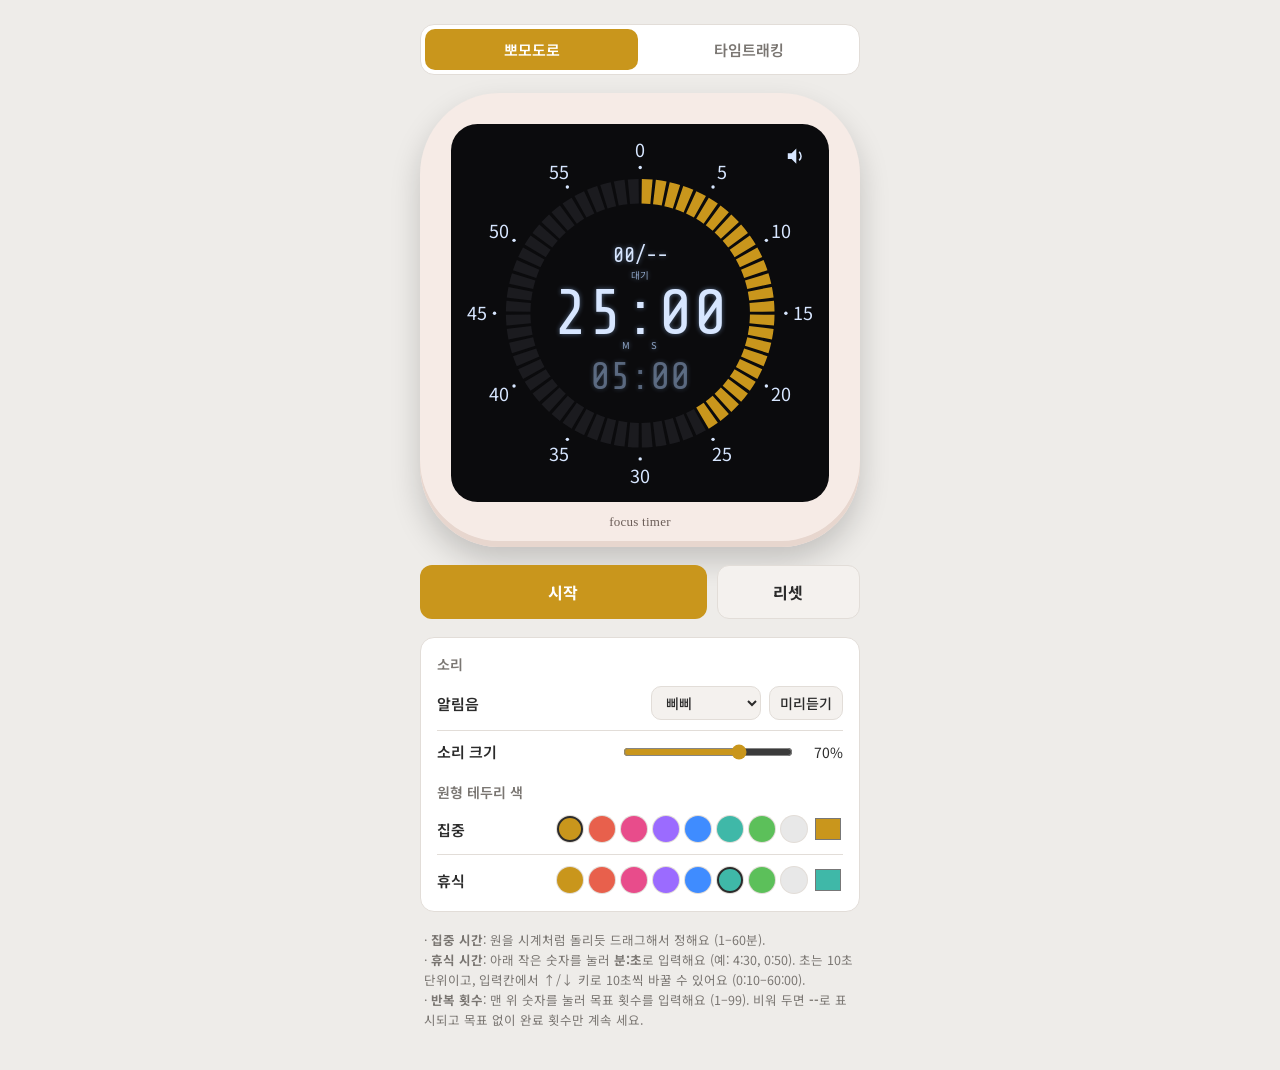
==== timer.html @ 59df6de1 "Timer: mm:ss break time in 10s steps, sound type/volume, ring colors Co-Authored-By: Claude Opus 5.5" ====
<!DOCTYPE html>
<html lang="ko">
<head>
<meta charset="UTF-8">
<meta name="viewport" content="width=device-width, initial-scale=1">
<title>원형 집중 타이머</title>
<link rel="preconnect" href="https://fonts.googleapis.com">
<link rel="preconnect" href="https://fonts.gstatic.com" crossorigin>
<link href="https://fonts.googleapis.com/css2?family=Share+Tech+Mono&family=Noto+Sans+KR:wght@400;600;700&display=swap" rel="stylesheet">
<style>
  :root {
    --bg: #eeece9;
    --text: #2b2b2b;
    --muted: #7a7672;
    --panel: #ffffff;
    --panel-border: #e2ddd8;
    --btn: #f4f1ee;
    --btn-hover: #ebe6e1;
    --accent: #c9961c;
    --accent-text: #ffffff;
    --shell: #f6ebe6;
    --shell-edge: #e7d6ce;
    --screen: #0b0b0d;
    --digit: #d7e6ff;
    --digit-dim: #8fa6c8;
    --arc-on: #c9961c;
    --arc-break: #3fb8a8;
    --arc-off: #1b1b1f;
  }
  @media (prefers-color-scheme: dark) {
    :root:not([data-theme="light"]) {
      --bg: #17171a;
      --text: #ececec;
      --muted: #9a9aa2;
      --panel: #212125;
      --panel-border: #313137;
      --btn: #2a2a2f;
      --btn-hover: #34343a;
    }
  }
  :root[data-theme="dark"] {
    --bg: #17171a;
    --text: #ececec;
    --muted: #9a9aa2;
    --panel: #212125;
    --panel-border: #313137;
    --btn: #2a2a2f;
    --btn-hover: #34343a;
  }

  * { box-sizing: border-box; }
  html, body { margin: 0; }
  body {
    background: var(--bg);
    color: var(--text);
    font-family: "Noto Sans KR", system-ui, sans-serif;
    min-height: 100vh;
    display: flex;
    justify-content: center;
    padding: 24px 16px 40px;
  }
  .wrap { width: 100%; max-width: 440px; display: flex; flex-direction: column; gap: 18px; }

  /* 모드 전환 */
  .modes {
    display: grid; grid-template-columns: 1fr 1fr;
    background: var(--panel); border: 1px solid var(--panel-border);
    border-radius: 14px; padding: 4px; gap: 4px;
  }
  .modes button {
    border: 0; border-radius: 10px; padding: 10px 0;
    font: 600 15px "Noto Sans KR", sans-serif;
    background: transparent; color: var(--muted); cursor: pointer;
  }
  .modes button.active { background: var(--accent); color: var(--accent-text); }

  /* 기기 외형 */
  .device {
    background: var(--shell);
    border-radius: 18%;
    padding: 7%;
    padding-bottom: 4%;
    box-shadow: inset 0 -6px 0 var(--shell-edge), 0 14px 30px rgba(0,0,0,.18);
    user-select: none;
  }
  .screen {
    background: var(--screen);
    border-radius: 7%;
    aspect-ratio: 1 / 1;
    position: relative;
    overflow: hidden;
    touch-action: none;
  }
  .screen svg { width: 100%; height: 100%; display: block; }
  .brand {
    text-align: center; font-family: Georgia, serif; font-size: 13px;
    color: #6b5d57; margin-top: 3%; letter-spacing: .02em;
  }

  .dial-num { font: 19px "Noto Sans KR", sans-serif; fill: var(--digit); }
  .dial-dot { fill: var(--digit); }
  .digits { font-family: "Share Tech Mono", ui-monospace, monospace; fill: var(--digit); }
  .digits-sub { fill: var(--digit-dim); }
  .unit { font: 10px "Noto Sans KR", sans-serif; fill: var(--digit-dim); }
  .clickable { cursor: pointer; }
  .blink { animation: blink 1s steps(1) infinite; }
  @keyframes blink { 50% { opacity: .15; } }
  .glow { filter: drop-shadow(0 0 3px rgba(160,200,255,.45)); }

  /* 조작부 */
  .controls { display: grid; grid-template-columns: 2fr 1fr; gap: 10px; }
  .controls button {
    border: 1px solid var(--panel-border); border-radius: 12px; padding: 14px 0;
    font: 700 16px "Noto Sans KR", sans-serif; cursor: pointer;
    background: var(--btn); color: var(--text);
  }
  .controls button:hover { background: var(--btn-hover); }
  .controls .primary { background: var(--accent); color: var(--accent-text); border-color: transparent; }
  .controls .primary:hover { filter: brightness(1.06); background: var(--accent); }

  .edit {
    position: absolute; transform: translate(-50%, -50%);
    background: #15161a; color: var(--digit); caret-color: var(--arc-on);
    border: 2px solid var(--arc-on); border-radius: 8px; outline: none;
    font-family: "Share Tech Mono", ui-monospace, monospace; text-align: center;
    padding: 0 4px;
  }
  .edit::placeholder { color: #55607a; }
  #arc { cursor: grab; }
  .dragging #arc { cursor: grabbing; }
  .panel {
    background: var(--panel); border: 1px solid var(--panel-border);
    border-radius: 14px; padding: 6px 16px;
  }
  .row {
    display: flex; align-items: center; justify-content: space-between;
    padding: 10px 0; gap: 12px;
  }
  .row + .row { border-top: 1px solid var(--panel-border); }
  .row .label { font-weight: 600; font-size: 15px; }
  .row .hint { display: block; font-size: 12px; color: var(--muted); font-weight: 400; }
  .stepper { display: flex; align-items: center; gap: 6px; }
  .stepper button {
    width: 36px; height: 36px; border-radius: 10px; border: 1px solid var(--panel-border);
    background: var(--btn); color: var(--text); font-size: 20px; line-height: 1; cursor: pointer;
  }
  .stepper button:hover { background: var(--btn-hover); }
  .stepper button:disabled { opacity: .35; cursor: not-allowed; }
  .stepper input {
    width: 54px; height: 36px; text-align: center; border-radius: 10px;
    border: 1px solid var(--panel-border); background: var(--bg); color: var(--text);
    font: 600 16px "Noto Sans KR", sans-serif;
  }
  .stepper input:disabled { opacity: .6; }
  .panel h2 { font-size: 14px; margin: 10px 0 2px; color: var(--muted); font-weight: 600; }
  .row select, .row .small-btn {
    height: 34px; border-radius: 10px; border: 1px solid var(--panel-border);
    background: var(--btn); color: var(--text); font: 500 14px "Noto Sans KR", sans-serif; padding: 0 10px;
  }
  .row .small-btn { cursor: pointer; }
  .row .small-btn:hover { background: var(--btn-hover); }
  .ctrl { display: flex; align-items: center; gap: 8px; }
  .vol { display: flex; align-items: center; gap: 10px; flex: 1; justify-content: flex-end; }
  .vol input[type=range] { width: 100%; max-width: 170px; accent-color: var(--accent); }
  .vol output { min-width: 38px; text-align: right; font-variant-numeric: tabular-nums; font-size: 14px; }
  .swatches { display: flex; align-items: center; gap: 6px; flex-wrap: wrap; justify-content: flex-end; }
  .swatch {
    width: 26px; height: 26px; border-radius: 50%; border: 2px solid transparent; cursor: pointer; padding: 0;
    box-shadow: 0 0 0 1px var(--panel-border);
  }
  .swatch.on { border-color: var(--text); }
  .swatches input[type=color] {
    width: 30px; height: 30px; border: 0; padding: 0; background: none; cursor: pointer;
  }
  .help { font-size: 12.5px; color: var(--muted); line-height: 1.6; margin: 0; padding: 0 4px; }
  .hidden { display: none !important; }
</style>
</head>
<body>
<div class="wrap">
  <div class="modes" role="tablist">
    <button id="modePomo" class="active" role="tab">뽀모도로</button>
    <button id="modeTrack" role="tab">타임트래킹</button>
  </div>

  <div class="device">
    <div class="screen" id="screen">
      <svg id="svg" viewBox="0 0 400 400" aria-label="원형 타이머">
        <g id="dial"></g>
        <g id="arc"></g>

        <!-- 소리 아이콘 -->
        <g id="soundBtn" class="clickable" transform="translate(356 26)">
          <rect x="-8" y="-8" width="32" height="32" fill="transparent"/>
          <path d="M0 5h4l5-5v16l-5-5H0z" fill="var(--digit)"/>
          <path id="soundWave" d="M12 3.5a6 6 0 0 1 0 9" stroke="var(--digit)" stroke-width="1.6" fill="none"/>
          <path id="soundMute" d="M11 4l6 8M17 4l-6 8" stroke="var(--digit)" stroke-width="1.6" class="hidden"/>
        </g>

        <!-- 뽀모도로 화면 -->
        <g id="pomoView" class="glow">
          <text id="cycleText" class="digits clickable" x="200" y="146" text-anchor="middle" font-size="22"><tspan id="doneText">00</tspan>/<tspan id="targetText">--</tspan></text>
          <text id="phaseText" class="unit" x="200" y="164" text-anchor="middle">집중</text>
          <text id="focusText" class="digits" x="200" y="222" text-anchor="middle" font-size="68">25:00</text>
          <text class="unit" x="185" y="238" text-anchor="middle">M</text>
          <text class="unit" x="215" y="238" text-anchor="middle">S</text>
          <text id="breakText" class="digits digits-sub clickable" x="200" y="280" text-anchor="middle" font-size="40">05:00</text>
        </g>

        <!-- 타임트래킹 화면 -->
        <g id="trackView" class="glow hidden">
          <text class="unit" x="167" y="170" text-anchor="middle" font-size="12">H</text>
          <text class="unit" x="233" y="170" text-anchor="middle" font-size="12">M</text>
          <text id="trackText" class="digits" x="200" y="228" text-anchor="middle" font-size="72">00:00</text>
          <text id="trackSec" class="digits digits-sub" x="200" y="262" text-anchor="middle" font-size="20">00s</text>
          <text id="trackState" class="unit" x="200" y="284" text-anchor="middle" font-size="12">대기</text>
        </g>
      </svg>
      <input id="editInput" class="edit hidden" type="text" inputmode="numeric" autocomplete="off">
    </div>
    <div class="brand">focus timer</div>
  </div>

  <div class="controls">
    <button id="startBtn" class="primary">시작</button>
    <button id="resetBtn">리셋</button>
  </div>

  <div class="panel" id="settingsPanel">
    <h2>소리</h2>
    <div class="row">
      <span class="label">알림음</span>
      <div class="ctrl">
        <select id="soundType">
          <option value="beep">삐삐</option>
          <option value="digital">디지털 알람</option>
          <option value="chime">차임</option>
          <option value="bell">벨</option>
          <option value="soft">부드러운 음</option>
        </select>
        <button class="small-btn" id="soundTest">미리듣기</button>
      </div>
    </div>
    <div class="row">
      <span class="label">소리 크기</span>
      <div class="vol">
        <input type="range" id="volume" min="0" max="100" step="5">
        <output id="volumeOut">70%</output>
      </div>
    </div>
    <h2>원형 테두리 색</h2>
    <div class="row">
      <span class="label">집중</span>
      <div class="swatches" data-var="--arc-on" data-key="colorFocus"></div>
    </div>
    <div class="row">
      <span class="label">휴식</span>
      <div class="swatches" data-var="--arc-break" data-key="colorBreak"></div>
    </div>
  </div>

  <p class="help" id="pomoHelp">
    · <b>집중 시간</b>: 원을 시계처럼 돌리듯 드래그해서 정해요 (1–60분).<br>
    · <b>휴식 시간</b>: 아래 작은 숫자를 눌러 <b>분:초</b>로 입력해요 (예: 4:30, 0:50). 초는 10초 단위이고, 입력칸에서 ↑/↓ 키로 10초씩 바꿀 수 있어요 (0:10–60:00).<br>
    · <b>반복 횟수</b>: 맨 위 숫자를 눌러 목표 횟수를 입력해요 (1–99). 비워 두면 <b>--</b>로 표시되고 목표 없이 완료 횟수만 계속 세요.
  </p>
  <p class="help hidden" id="trackHelp">
    시작을 누르면 순수 집중 시간이 누적되고, 일시정지(휴식) 중인 시간은 기록되지 않습니다. 최대 12시간까지 쌓이며 브라우저를 닫아도 기록이 유지됩니다.
  </p>
</div>

<script>
(() => {
  const NS = "http://www.w3.org/2000/svg";
  const C = 200;                       // 중심
  const MAX_TRACK = 12 * 3600 * 1000;  // 12시간
  const $ = id => document.getElementById(id);
  const pad = n => String(n).padStart(2, "0");
  const clamp = (v, a, b) => Math.min(b, Math.max(a, v));

  const store = {
    get(k, d) { try { const v = localStorage.getItem(k); return v ? JSON.parse(v) : d; } catch { return d; } },
    set(k, v) { try { localStorage.setItem(k, JSON.stringify(v)); } catch {} }
  };

  // ---------- 상태 ----------
  const saved = store.get("pomoSettings", {});
  const S = {
    mode: "pomo",
    sound: store.get("sound", true),
    pomo: {
      target: saved.target ? clamp(saved.target, 1, 99) : null,   // null = 목표 없이 카운트만
      focusMin: clamp(saved.focusMin || 25, 1, 60),
      breakSec: clamp(saved.breakSec || (saved.breakMin || 5) * 60, 10, 3600),   // 휴식 시간(초, 10초 단위)
      done: 0,
      phase: "focus",      // focus | break
      remaining: 0,        // 현재 단계 남은 ms
      running: false,
      endAt: 0,
      finished: false
    },
    track: {
      total: clamp(store.get("trackTotal", 0), 0, MAX_TRACK),
      running: false,
      startedAt: 0
    }
  };
  S.pomo.remaining = S.pomo.focusMin * 60000;

  // ---------- 다이얼 그리기 ----------
  const polar = (r, deg) => {
    const a = (deg - 90) * Math.PI / 180;
    return [C + r * Math.cos(a), C + r * Math.sin(a)];
  };

  const dial = $("dial");
  for (let m = 0; m < 60; m += 5) {
    const deg = m * 6;
    const [tx, ty] = polar(172, deg);
    const t = document.createElementNS(NS, "text");
    t.setAttribute("x", tx); t.setAttribute("y", ty + 7);
    t.setAttribute("text-anchor", "middle");
    t.setAttribute("class", "dial-num");
    t.textContent = m;
    dial.appendChild(t);
    const [dx, dy] = polar(154, deg);
    const d = document.createElementNS(NS, "circle");
    d.setAttribute("cx", dx); d.setAttribute("cy", dy); d.setAttribute("r", 1.8);
    d.setAttribute("class", "dial-dot");
    dial.appendChild(d);
  }

  // 60개 분할 세그먼트
  const R_IN = 116, R_OUT = 142;
  const arc = $("arc");
  const segs = [];
  for (let i = 0; i < 60; i++) {
    const a0 = i * 6 + 0.7, a1 = (i + 1) * 6 - 0.7;
    const [x0, y0] = polar(R_OUT, a0), [x1, y1] = polar(R_OUT, a1);
    const [x2, y2] = polar(R_IN, a1),  [x3, y3] = polar(R_IN, a0);
    const p = document.createElementNS(NS, "path");
    p.setAttribute("d", `M${x0} ${y0}A${R_OUT} ${R_OUT} 0 0 1 ${x1} ${y1}L${x2} ${y2}A${R_IN} ${R_IN} 0 0 0 ${x3} ${y3}Z`);
    p.setAttribute("fill", "var(--arc-off)");
    arc.appendChild(p);
    segs.push(p);
  }
  let lastArc = "";
  function drawArc(count, color) {
    const key = count + color;
    if (key === lastArc) return;
    lastArc = key;
    segs.forEach((p, i) => p.setAttribute("fill", i < count ? color : "var(--arc-off)"));
  }

  // ---------- 소리 ----------
  const SND = store.get("soundPrefs", {});
  S.soundType = SND.type || "beep";
  S.volume = SND.volume ?? 70;
  let actx;
  function audio() {
    actx = actx || new (window.AudioContext || window.webkitAudioContext)();
    if (actx.state === "suspended") actx.resume();
    return actx;
  }
  // 한 음: 시작 시각, 주파수, 파형, 길이, 세기, 어택
  function tone(out, t, freq, type, dur, peak, attack = 0.01) {
    const o = actx.createOscillator(), g = actx.createGain();
    o.type = type; o.frequency.value = freq;
    g.gain.setValueAtTime(0.0001, t);
    g.gain.exponentialRampToValueAtTime(peak, t + attack);
    g.gain.exponentialRampToValueAtTime(0.0001, t + dur);
    o.connect(g).connect(out);
    o.start(t); o.stop(t + dur + 0.05);
  }
  // 알림음 종류별 한 묶음의 소리와 간격(초)
  const SOUNDS = {
    beep:    { gap: 0.35, play: (o, t) => tone(o, t, 880, "sine", 0.25, 0.6) },
    digital: { gap: 0.6,  play: (o, t) => { for (let i = 0; i < 4; i++) tone(o, t + i * 0.08, 2000, "square", 0.05, 0.12, 0.003); } },
    chime:   { gap: 0.7,  play: (o, t) => { tone(o, t, 659, "sine", 0.9, 0.5); tone(o, t + 0.18, 988, "sine", 1.0, 0.45); } },
    bell:    { gap: 1.1,  play: (o, t) => { tone(o, t, 523, "sine", 1.6, 0.55, 0.005); tone(o, t, 1318, "sine", 0.9, 0.2, 0.005); tone(o, t, 2093, "sine", 0.4, 0.08, 0.005); } },
    soft:    { gap: 0.8,  play: (o, t) => tone(o, t, 440, "triangle", 0.7, 0.55, 0.12) }
  };
  function beep(times = 3, force = false) {
    if ((!S.sound && !force) || S.volume <= 0) return;
    try {
      audio();
      const master = actx.createGain();
      master.gain.value = (S.volume / 100) ** 2;   // 귀로 듣기에 자연스러운 볼륨 곡선
      master.connect(actx.destination);
      const snd = SOUNDS[S.soundType] || SOUNDS.beep;
      for (let i = 0; i < times; i++) snd.play(master, actx.currentTime + 0.02 + i * snd.gap);
    } catch {}
  }
  function renderSound() {
    $("soundWave").classList.toggle("hidden", !S.sound);
    $("soundMute").classList.toggle("hidden", S.sound);
  }
  $("soundBtn").addEventListener("click", () => {
    S.sound = !S.sound; store.set("sound", S.sound); renderSound();
    if (S.sound) beep(1);
  });

  const saveSound = () => store.set("soundPrefs", { type: S.soundType, volume: S.volume });
  $("soundType").value = S.soundType;
  $("volume").value = S.volume;
  $("volumeOut").textContent = S.volume + "%";
  $("soundType").addEventListener("change", e => { S.soundType = e.target.value; saveSound(); beep(1, true); });
  $("volume").addEventListener("input", e => { S.volume = +e.target.value; $("volumeOut").textContent = S.volume + "%"; saveSound(); });
  $("volume").addEventListener("change", () => beep(1, true));
  $("soundTest").addEventListener("click", () => beep(3, true));

  // ---------- 테두리 색 ----------
  const PALETTE = ["#c9961c", "#e8604c", "#e84c8b", "#9b6bff", "#3f8cff", "#3fb8a8", "#5cc05a", "#e8e8e8"];
  const COLORS = store.get("ringColors", {});
  document.querySelectorAll(".swatches").forEach(box => {
    const cssVar = box.dataset.var, key = box.dataset.key;
    const def = getComputedStyle(document.documentElement).getPropertyValue(cssVar).trim();
    const picker = document.createElement("input");
    picker.type = "color"; picker.title = "직접 고르기";
    const chips = PALETTE.map(c => {
      const b = document.createElement("button");
      b.className = "swatch"; b.style.background = c; b.title = c; b.dataset.c = c;
      b.addEventListener("click", () => apply(c));
      box.appendChild(b);
      return b;
    });
    box.appendChild(picker);
    picker.addEventListener("input", () => apply(picker.value));
    function apply(c) {
      document.documentElement.style.setProperty(cssVar, c);
      chips.forEach(b => b.classList.toggle("on", b.dataset.c === c.toLowerCase()));
      picker.value = c;
      COLORS[key] = c; store.set("ringColors", COLORS);
      lastArc = "";   // 원호 다시 칠하기
      render && render();
    }
    const init = COLORS[key] || def;
    document.documentElement.style.setProperty(cssVar, init);
    chips.forEach(b => b.classList.toggle("on", b.dataset.c === init.toLowerCase()));
    picker.value = init;
  });

  // ---------- 뽀모도로 ----------
  const P = S.pomo;
  const fmtMS = ms => {
    const s = Math.ceil(ms / 1000);
    return `${pad(Math.floor(s / 60))}:${pad(s % 60)}`;
  };

  function pomoStep(now) {
    if (!P.running) return;
    P.remaining = P.endAt - now;
    while (P.running && P.remaining <= 0) {
      const over = -P.remaining;
      if (P.phase === "focus") {
        P.done = Math.min(99, P.done + 1);
        if (P.target && P.done >= P.target) {       // 목표 달성
          P.running = false;
          P.finished = true;
          P.phase = "focus";
          P.remaining = P.focusMin * 60000;
          beep(5);
          break;
        }
        P.phase = "break";
        P.remaining = P.breakSec * 1000 - over;
      } else {
        P.phase = "focus";
        P.remaining = P.focusMin * 60000 - over;
      }
      P.endAt = now + P.remaining;
      beep(3);
    }
  }

  function renderPomo() {
    const focusMs = P.phase === "focus" ? P.remaining : P.focusMin * 60000;
    const breakMs = P.phase === "break" ? P.remaining : P.breakSec * 1000;
    $("doneText").textContent = pad(P.done);
    $("targetText").textContent = P.target ? pad(P.target) : "--";
    $("focusText").textContent = fmtMS(focusMs);
    $("breakText").textContent = fmtMS(breakMs);

    const paused = !P.running && !P.finished && (P.phase === "break" || P.remaining !== P.focusMin * 60000);
    const phase = P.phase === "focus" ? "집중" : "휴식";
    $("phaseText").textContent = P.finished ? "완료!" : P.running ? phase : paused ? phase + " · 일시정지" : "대기";

    // 진행 중인 단계만 밝게
    $("focusText").style.opacity = P.phase === "focus" ? 1 : 0.45;
    $("breakText").style.opacity = P.phase === "break" ? 1 : 0.55;
    $("breakText").setAttribute("font-size", P.phase === "break" ? 44 : 40);
    $(P.phase === "focus" ? "focusText" : "breakText").classList.toggle("blink", paused);
    $(P.phase === "focus" ? "breakText" : "focusText").classList.remove("blink");

    const mins = Math.ceil(Math.max(0, P.remaining) / 60000);
    drawArc(mins, P.phase === "focus" ? "var(--arc-on)" : "var(--arc-break)");
  }

  // ---------- 타임트래킹 ----------
  const T = S.track;
  const trackElapsed = now => Math.min(MAX_TRACK, T.total + (T.running ? now - T.startedAt : 0));

  function trackStep(now) {
    if (T.running && trackElapsed(now) >= MAX_TRACK) {
      T.total = MAX_TRACK; T.running = false;
      store.set("trackTotal", T.total);
      beep(5);
    }
  }
  function renderTrack(now) {
    const ms = trackElapsed(now);
    const totalSec = Math.floor(ms / 1000);
    const h = Math.floor(totalSec / 3600), m = Math.floor(totalSec / 60) % 60;
    $("trackText").textContent = `${pad(h)}:${pad(m)}`;
    $("trackSec").textContent = `${pad(totalSec % 60)}s`;
    $("trackState").textContent = ms >= MAX_TRACK ? "최대 12시간 도달"
      : T.running ? "집중 중" : ms > 0 ? "휴식 중 (기록 제외)" : "대기";
    $("trackText").classList.toggle("blink", !T.running && ms > 0 && ms < MAX_TRACK);
    drawArc(ms >= MAX_TRACK ? 60 : m, "var(--arc-on)");
  }

  // ---------- 공통 렌더 ----------
  function render() {
    const now = Date.now();
    const pomo = S.mode === "pomo";
    $("pomoView").classList.toggle("hidden", !pomo);
    $("trackView").classList.toggle("hidden", pomo);
    $("pomoHelp").classList.toggle("hidden", !pomo);
    $("trackHelp").classList.toggle("hidden", pomo);
    $("modePomo").classList.toggle("active", pomo);
    $("modeTrack").classList.toggle("active", !pomo);

    const running = pomo ? P.running : T.running;
    $("startBtn").textContent = running ? (pomo ? "일시정지" : "휴식 (일시정지)") : "시작";
    if (pomo) renderPomo(); else renderTrack(now);
  }

  function loop() {
    const now = Date.now();
    pomoStep(now);
    trackStep(now);
    render();
  }
  setInterval(loop, 200);
  document.addEventListener("visibilitychange", loop);

  // ---------- 버튼 ----------
  function toggleStart() {
    const now = Date.now();
    if (S.mode === "pomo") {
      if (P.running) {
        pomoStep(now);
        P.running = false;
      } else {
        if (P.finished || (P.target && P.done >= P.target)) { P.finished = false; P.done = 0; }
        P.running = true;
        P.endAt = now + P.remaining;
      }
    } else {
      if (T.running) {
        T.total = trackElapsed(now); T.running = false;
        store.set("trackTotal", T.total);
      } else if (T.total < MAX_TRACK) {
        T.running = true; T.startedAt = now;
      }
    }
    // 오디오 컨텍스트는 사용자 동작으로 열어둠
    try { actx = actx || new (window.AudioContext || window.webkitAudioContext)(); actx.resume(); } catch {}
    render();
  }
  function reset() {
    if (S.mode === "pomo") {
      Object.assign(P, { running: false, finished: false, done: 0, phase: "focus", remaining: P.focusMin * 60000 });
    } else {
      if (T.total > 0 || T.running) {
        if (!confirm("누적된 집중 시간을 초기화할까요?")) return;
      }
      Object.assign(T, { running: false, total: 0 });
      store.set("trackTotal", 0);
    }
    render();
  }
  $("startBtn").addEventListener("click", toggleStart);
  $("resetBtn").addEventListener("click", reset);
  $("modePomo").addEventListener("click", () => { S.mode = "pomo"; render(); });
  $("modeTrack").addEventListener("click", () => { closeEdit(false); S.mode = "track"; render(); });
  document.addEventListener("keydown", e => {
    if (e.code === "Space" && e.target.tagName !== "INPUT" && e.target.tagName !== "BUTTON") {
      e.preventDefault(); toggleStart();
    }
  });
  window.addEventListener("beforeunload", () => {
    if (T.running) { T.total = trackElapsed(Date.now()); store.set("trackTotal", T.total); }
  });

  // ---------- 설정 ----------
  const LIMITS = { target: [1, 99], focusMin: [1, 60], breakSec: [10, 3600] };
  function setSetting(key, val) {
    if (key === "target") {
      P.target = val ? clamp(Math.round(val), ...LIMITS.target) : null;
      P.finished = false;
    } else {
      if (P.running) return;
      if (key === "breakSec") val = Math.round(val / 10) * 10;   // 10초 단위
      P[key] = clamp(Math.round(val), ...LIMITS[key]);
      if (key === "focusMin" && P.phase === "focus") P.remaining = P[key] * 60000;
      if (key === "breakSec" && P.phase === "break") P.remaining = P[key] * 1000;
    }
    store.set("pomoSettings", { target: P.target, focusMin: P.focusMin, breakSec: P.breakSec });
    render();
  }

  // 화면 숫자를 눌러 직접 입력 (휴식 시간, 반복 횟수)
  const screen = $("screen"), editInput = $("editInput");
  let editKey = null;
  function openEdit(key, anchorEl, fontPx) {
    if (S.mode !== "pomo") return;
    if (key === "breakSec" && P.running) return;
    const sr = screen.getBoundingClientRect(), ar = anchorEl.getBoundingClientRect();
    const k = sr.width / 400;
    editKey = key;
    editInput.style.left = (ar.left + ar.width / 2 - sr.left) + "px";
    editInput.style.top = (ar.top + ar.height / 2 - sr.top) + "px";
    editInput.style.fontSize = fontPx * k + "px";
    editInput.style.width = fontPx * k * (key === "target" ? 2.2 : 3.2) + "px";
    editInput.style.height = fontPx * k * 1.35 + "px";
    editInput.placeholder = key === "target" ? "--" : "분:초";
    editInput.maxLength = key === "target" ? 2 : 5;
    editInput.value = key === "target" ? (P.target || "") : fmtSec(P.breakSec);
    editInput.classList.remove("hidden");
    editInput.focus();
    editInput.select();
  }
  function closeEdit(commit) {
    if (!editKey) return;
    const key = editKey, raw = editInput.value.trim();
    editKey = null;
    editInput.classList.add("hidden");
    if (!commit) return;
    if (key === "target") {
      const n = parseInt(raw, 10);
      setSetting("target", n > 0 ? n : null);   // 비우면 목표 해제
    } else {
      const sec = parseMS(raw);
      if (sec > 0) setSetting("breakSec", sec);
    }
  }
  const fmtSec = sec => `${pad(Math.floor(sec / 60))}:${pad(sec % 60)}`;
  // "4:30" / "430" / "0430" → 270초, "5" → 5분
  function parseMS(raw) {
    if (!raw) return 0;
    let m, sec;
    if (raw.includes(":")) {
      const [a, b] = raw.split(":");
      m = parseInt(a || "0", 10); sec = parseInt(b || "0", 10);
    } else if (raw.length >= 3) {
      m = parseInt(raw.slice(0, -2), 10); sec = parseInt(raw.slice(-2), 10);
    } else {
      m = parseInt(raw, 10); sec = 0;
    }
    if (isNaN(m)) m = 0;
    if (isNaN(sec)) sec = 0;
    return m * 60 + Math.min(sec, 59);
  }
  editInput.addEventListener("input", () => {
    const re = editKey === "target" ? /\D/g : /[^\d:]/g;
    editInput.value = editInput.value.replace(re, "");
  });
  editInput.addEventListener("keydown", e => {
    if (editKey === "breakSec" && (e.key === "ArrowUp" || e.key === "ArrowDown")) {
      e.preventDefault();
      const cur = Math.round((parseMS(editInput.value.trim()) || P.breakSec) / 10) * 10;
      editInput.value = fmtSec(clamp(cur + (e.key === "ArrowUp" ? 10 : -10), 10, 3600));
      editInput.select();
    }
    else if (e.key === "Enter") { e.preventDefault(); closeEdit(true); }
    else if (e.key === "Escape") { e.preventDefault(); closeEdit(false); }
  });
  editInput.addEventListener("blur", () => closeEdit(true));
  $("cycleText").addEventListener("click", () => openEdit("target", $("targetText"), 22));
  $("breakText").addEventListener("click", () => openEdit("breakSec", $("breakText"), 40));

  // 다이얼 드래그 → 집중 시간 설정 (물리 타이머처럼)
  const svg = $("svg");
  let dragging = false;
  function dialMinutes(e) {
    const r = svg.getBoundingClientRect();
    const x = (e.clientX - r.left) / r.width * 400 - C;
    const y = (e.clientY - r.top) / r.height * 400 - C;
    const dist = Math.hypot(x, y);
    let deg = Math.atan2(y, x) * 180 / Math.PI + 90;
    if (deg < 0) deg += 360;
    return { dist, min: Math.round(deg / 6) || 60 };
  }
  svg.addEventListener("pointerdown", e => {
    if (S.mode !== "pomo" || P.running || P.phase !== "focus") return;
    const { dist, min } = dialMinutes(e);
    if (dist < R_IN - 8 || dist > 190) return;
    dragging = true;
    screen.classList.add("dragging");
    svg.setPointerCapture(e.pointerId);
    setSetting("focusMin", min);
  });
  svg.addEventListener("pointermove", e => {
    if (!dragging) return;
    let { min } = dialMinutes(e);
    // 0 근처에서 60 ↔ 1로 튀지 않도록 보정
    if (P.focusMin >= 50 && min <= 10) min = 60;
    else if (P.focusMin <= 10 && min >= 50) min = 1;
    setSetting("focusMin", min);
  });
  const endDrag = () => { dragging = false; screen.classList.remove("dragging"); };
  svg.addEventListener("pointerup", endDrag);
  svg.addEventListener("pointercancel", endDrag);

  renderSound();
  render();
})();
</script>
</body>
</html>
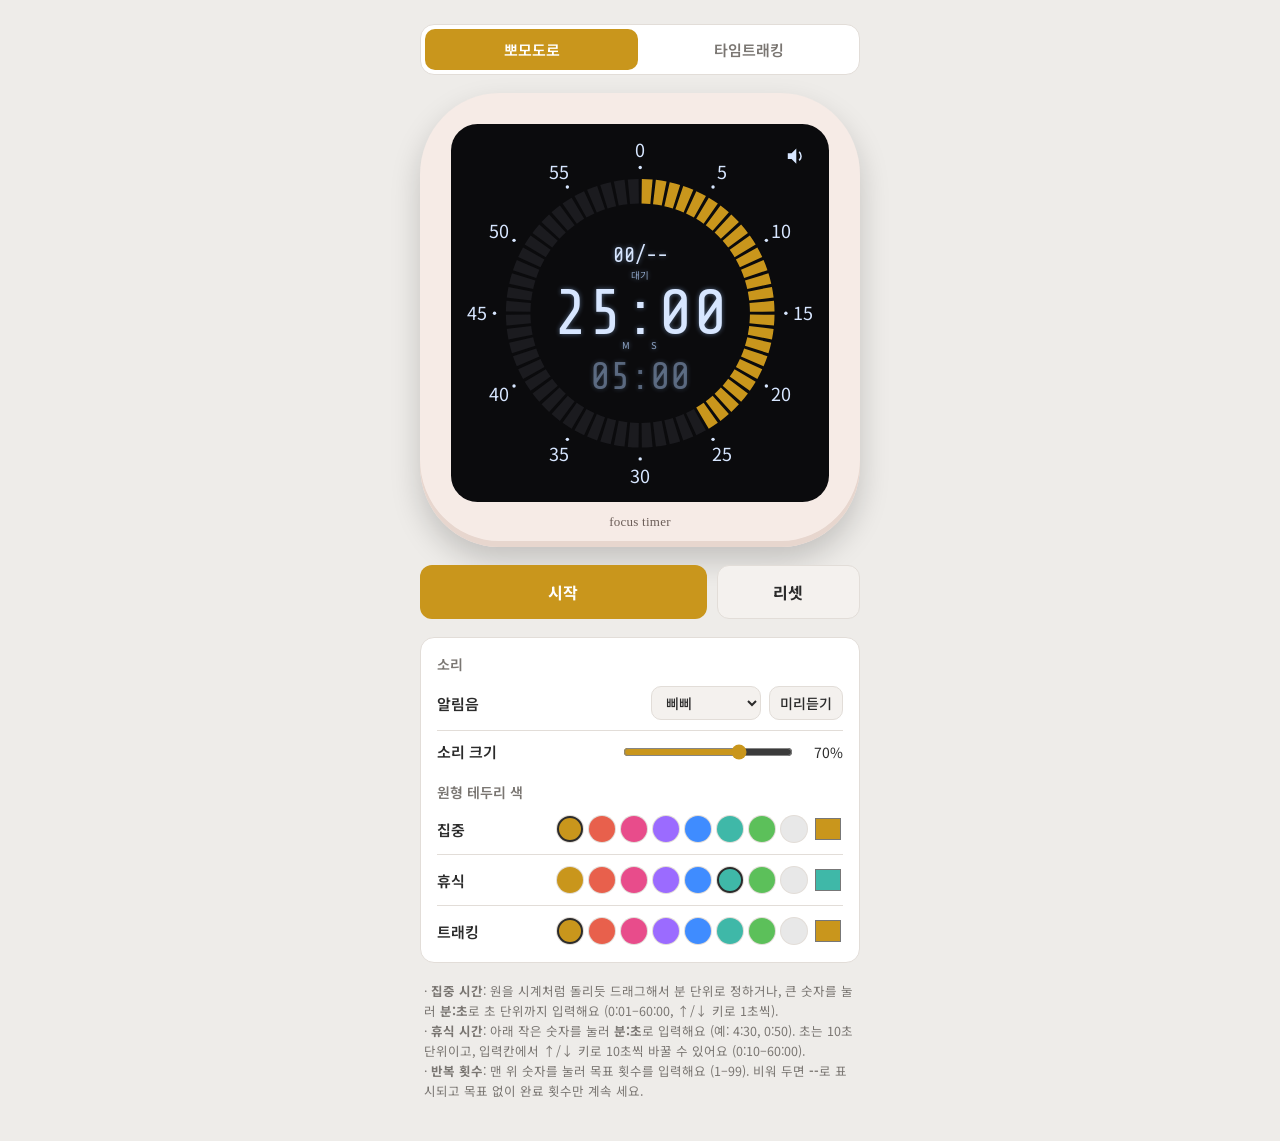
==== commit 64ff4ed6: "Timer: tracking goal (dial + H:MM input), per-second focus time, finished phases show 00:00 Co-Autho" ====
--- a/timer.html
+++ b/timer.html
@@ -25,6 +25,7 @@
     --digit-dim: #8fa6c8;
     --arc-on: #c9961c;
     --arc-break: #3fb8a8;
+    --arc-track: #c9961c;
     --arc-off: #1b1b1f;
   }
   @media (prefers-color-scheme: dark) {
@@ -121,7 +122,7 @@
   .edit {
     position: absolute; transform: translate(-50%, -50%);
     background: #15161a; color: var(--digit); caret-color: var(--arc-on);
-    border: 2px solid var(--arc-on); border-radius: 8px; outline: none;
+    border: 2px solid var(--edit-accent, var(--arc-on)); border-radius: 8px; outline: none;
     font-family: "Share Tech Mono", ui-monospace, monospace; text-align: center;
     padding: 0 4px;
   }
@@ -201,7 +202,7 @@
         <g id="pomoView" class="glow">
           <text id="cycleText" class="digits clickable" x="200" y="146" text-anchor="middle" font-size="22"><tspan id="doneText">00</tspan>/<tspan id="targetText">--</tspan></text>
           <text id="phaseText" class="unit" x="200" y="164" text-anchor="middle">집중</text>
-          <text id="focusText" class="digits" x="200" y="222" text-anchor="middle" font-size="68">25:00</text>
+          <text id="focusText" class="digits clickable" x="200" y="222" text-anchor="middle" font-size="68">25:00</text>
           <text class="unit" x="185" y="238" text-anchor="middle">M</text>
           <text class="unit" x="215" y="238" text-anchor="middle">S</text>
           <text id="breakText" class="digits digits-sub clickable" x="200" y="280" text-anchor="middle" font-size="40">05:00</text>
@@ -209,6 +210,7 @@
 
         <!-- 타임트래킹 화면 -->
         <g id="trackView" class="glow hidden">
+          <text id="goalText" class="digits digits-sub clickable" x="200" y="146" text-anchor="middle" font-size="22">목표 --:--</text>
           <text class="unit" x="167" y="170" text-anchor="middle" font-size="12">H</text>
           <text class="unit" x="233" y="170" text-anchor="middle" font-size="12">M</text>
           <text id="trackText" class="digits" x="200" y="228" text-anchor="middle" font-size="72">00:00</text>
@@ -257,15 +259,21 @@
       <span class="label">휴식</span>
       <div class="swatches" data-var="--arc-break" data-key="colorBreak"></div>
     </div>
+    <div class="row">
+      <span class="label">트래킹</span>
+      <div class="swatches" data-var="--arc-track" data-key="colorTrack"></div>
+    </div>
   </div>
 
   <p class="help" id="pomoHelp">
-    · <b>집중 시간</b>: 원을 시계처럼 돌리듯 드래그해서 정해요 (1–60분).<br>
+    · <b>집중 시간</b>: 원을 시계처럼 돌리듯 드래그해서 분 단위로 정하거나, 큰 숫자를 눌러 <b>분:초</b>로 초 단위까지 입력해요 (0:01–60:00, ↑/↓ 키로 1초씩).<br>
     · <b>휴식 시간</b>: 아래 작은 숫자를 눌러 <b>분:초</b>로 입력해요 (예: 4:30, 0:50). 초는 10초 단위이고, 입력칸에서 ↑/↓ 키로 10초씩 바꿀 수 있어요 (0:10–60:00).<br>
     · <b>반복 횟수</b>: 맨 위 숫자를 눌러 목표 횟수를 입력해요 (1–99). 비워 두면 <b>--</b>로 표시되고 목표 없이 완료 횟수만 계속 세요.
   </p>
   <p class="help hidden" id="trackHelp">
-    시작을 누르면 순수 집중 시간이 누적되고, 일시정지(휴식) 중인 시간은 기록되지 않습니다. 최대 12시간까지 쌓이며 브라우저를 닫아도 기록이 유지됩니다.
+    · 시작을 누르면 순수 집중 시간이 누적되고, 일시정지(휴식) 중인 시간은 기록되지 않아요. 최대 12시간까지 쌓이며 브라우저를 닫아도 기록이 유지돼요.<br>
+    · <b>목표 시간</b>: 원을 돌리듯 드래그하면 1시간 단위(눈금 5 = 1시간, 0 = 12시간)로, 맨 위 <b>목표</b>를 누르면 <b>시:분</b>으로 입력해요 (예: 2:30). 비워 두면 목표 없이 기록만 해요.<br>
+    · 목표가 있으면 원이 목표까지의 진행률을 보여주고, 목표에 도달하면 알림음이 울려요 (기록은 계속 쌓여요).
   </p>
 </div>
 
@@ -290,7 +298,7 @@
     sound: store.get("sound", true),
     pomo: {
       target: saved.target ? clamp(saved.target, 1, 99) : null,   // null = 목표 없이 카운트만
-      focusMin: clamp(saved.focusMin || 25, 1, 60),
+      focusSec: clamp(saved.focusSec || (saved.focusMin || 25) * 60, 1, 3600),   // 집중 시간(초)
       breakSec: clamp(saved.breakSec || (saved.breakMin || 5) * 60, 10, 3600),   // 휴식 시간(초, 10초 단위)
       done: 0,
       phase: "focus",      // focus | break
@@ -302,10 +310,12 @@
     track: {
       total: clamp(store.get("trackTotal", 0), 0, MAX_TRACK),
       running: false,
-      startedAt: 0
+      startedAt: 0,
+      goalMin: store.get("trackGoal", null),   // 목표(분), null = 목표 없음
+      goalHit: false
     }
   };
-  S.pomo.remaining = S.pomo.focusMin * 60000;
+  S.pomo.remaining = S.pomo.focusSec * 1000;
 
   // ---------- 다이얼 그리기 ----------
   const polar = (r, deg) => {
@@ -458,7 +468,7 @@
           P.running = false;
           P.finished = true;
           P.phase = "focus";
-          P.remaining = P.focusMin * 60000;
+          P.remaining = 0;               // 다 끝나면 00:00으로
           beep(5);
           break;
         }
@@ -466,7 +476,7 @@
         P.remaining = P.breakSec * 1000 - over;
       } else {
         P.phase = "focus";
-        P.remaining = P.focusMin * 60000 - over;
+        P.remaining = P.focusSec * 1000 - over;
       }
       P.endAt = now + P.remaining;
       beep(3);
@@ -474,19 +484,20 @@
   }
 
   function renderPomo() {
-    const focusMs = P.phase === "focus" ? P.remaining : P.focusMin * 60000;
-    const breakMs = P.phase === "break" ? P.remaining : P.breakSec * 1000;
+    // 끝난 단계는 00:00으로 표시
+    const focusMs = P.phase === "focus" ? P.remaining : 0;
+    const breakMs = P.finished ? 0 : P.phase === "break" ? P.remaining : P.breakSec * 1000;
     $("doneText").textContent = pad(P.done);
     $("targetText").textContent = P.target ? pad(P.target) : "--";
     $("focusText").textContent = fmtMS(focusMs);
     $("breakText").textContent = fmtMS(breakMs);
 
-    const paused = !P.running && !P.finished && (P.phase === "break" || P.remaining !== P.focusMin * 60000);
+    const paused = !P.running && !P.finished && (P.phase === "break" || P.remaining !== P.focusSec * 1000);
     const phase = P.phase === "focus" ? "집중" : "휴식";
     $("phaseText").textContent = P.finished ? "완료!" : P.running ? phase : paused ? phase + " · 일시정지" : "대기";
 
     // 진행 중인 단계만 밝게
-    $("focusText").style.opacity = P.phase === "focus" ? 1 : 0.45;
+    $("focusText").style.opacity = P.phase === "focus" && !P.finished ? 1 : 0.45;
     $("breakText").style.opacity = P.phase === "break" ? 1 : 0.55;
     $("breakText").setAttribute("font-size", P.phase === "break" ? 44 : 40);
     $(P.phase === "focus" ? "focusText" : "breakText").classList.toggle("blink", paused);
@@ -501,6 +512,10 @@
   const trackElapsed = now => Math.min(MAX_TRACK, T.total + (T.running ? now - T.startedAt : 0));
 
   function trackStep(now) {
+    if (T.running && T.goalMin && !T.goalHit && trackElapsed(now) >= T.goalMin * 60000) {
+      T.goalHit = true;
+      beep(5);
+    }
     if (T.running && trackElapsed(now) >= MAX_TRACK) {
       T.total = MAX_TRACK; T.running = false;
       store.set("trackTotal", T.total);
@@ -513,10 +528,15 @@
     const h = Math.floor(totalSec / 3600), m = Math.floor(totalSec / 60) % 60;
     $("trackText").textContent = `${pad(h)}:${pad(m)}`;
     $("trackSec").textContent = `${pad(totalSec % 60)}s`;
+    const hit = T.goalMin && ms >= T.goalMin * 60000;
     $("trackState").textContent = ms >= MAX_TRACK ? "최대 12시간 도달"
-      : T.running ? "집중 중" : ms > 0 ? "휴식 중 (기록 제외)" : "대기";
+      : (hit ? "목표 달성! · " : "") + (T.running ? "집중 중" : ms > 0 ? "휴식 중 (기록 제외)" : "대기");
+    $("goalText").textContent = "목표 " + (T.goalMin ? `${pad(Math.floor(T.goalMin / 60))}:${pad(T.goalMin % 60)}` : "--:--");
+    $("goalText").style.fill = hit ? "var(--arc-track)" : "";
     $("trackText").classList.toggle("blink", !T.running && ms > 0 && ms < MAX_TRACK);
-    drawArc(ms >= MAX_TRACK ? 60 : m, "var(--arc-on)");
+    // 목표가 있으면 진행률, 없으면 현재 시간 안의 분
+    const segs = T.goalMin ? Math.min(60, Math.floor(ms / (T.goalMin * 60000) * 60)) : (ms >= MAX_TRACK ? 60 : m);
+    drawArc(segs, "var(--arc-track)");
   }
 
   // ---------- 공통 렌더 ----------
@@ -552,7 +572,9 @@
         pomoStep(now);
         P.running = false;
       } else {
-        if (P.finished || (P.target && P.done >= P.target)) { P.finished = false; P.done = 0; }
+        if (P.finished || (P.target && P.done >= P.target)) {
+          P.finished = false; P.done = 0; P.phase = "focus"; P.remaining = P.focusSec * 1000;
+        }
         P.running = true;
         P.endAt = now + P.remaining;
       }
@@ -570,19 +592,19 @@
   }
   function reset() {
     if (S.mode === "pomo") {
-      Object.assign(P, { running: false, finished: false, done: 0, phase: "focus", remaining: P.focusMin * 60000 });
+      Object.assign(P, { running: false, finished: false, done: 0, phase: "focus", remaining: P.focusSec * 1000 });
     } else {
       if (T.total > 0 || T.running) {
         if (!confirm("누적된 집중 시간을 초기화할까요?")) return;
       }
-      Object.assign(T, { running: false, total: 0 });
+      Object.assign(T, { running: false, total: 0, goalHit: false });
       store.set("trackTotal", 0);
     }
     render();
   }
   $("startBtn").addEventListener("click", toggleStart);
   $("resetBtn").addEventListener("click", reset);
-  $("modePomo").addEventListener("click", () => { S.mode = "pomo"; render(); });
+  $("modePomo").addEventListener("click", () => { closeEdit(false); S.mode = "pomo"; render(); });
   $("modeTrack").addEventListener("click", () => { closeEdit(false); S.mode = "track"; render(); });
   document.addEventListener("keydown", e => {
     if (e.code === "Space" && e.target.tagName !== "INPUT" && e.target.tagName !== "BUTTON") {
@@ -594,7 +616,7 @@
   });
 
   // ---------- 설정 ----------
-  const LIMITS = { target: [1, 99], focusMin: [1, 60], breakSec: [10, 3600] };
+  const LIMITS = { target: [1, 99], focusSec: [1, 3600], breakSec: [10, 3600] };
   function setSetting(key, val) {
     if (key === "target") {
       P.target = val ? clamp(Math.round(val), ...LIMITS.target) : null;
@@ -603,10 +625,20 @@
       if (P.running) return;
       if (key === "breakSec") val = Math.round(val / 10) * 10;   // 10초 단위
       P[key] = clamp(Math.round(val), ...LIMITS[key]);
-      if (key === "focusMin" && P.phase === "focus") P.remaining = P[key] * 60000;
+      if (key === "focusSec") {
+        P.finished = false;
+        if (P.phase === "focus") P.remaining = P[key] * 1000;
+      }
       if (key === "breakSec" && P.phase === "break") P.remaining = P[key] * 1000;
     }
-    store.set("pomoSettings", { target: P.target, focusMin: P.focusMin, breakSec: P.breakSec });
+    store.set("pomoSettings", { target: P.target, focusSec: P.focusSec, breakSec: P.breakSec });
+    render();
+  }
+  function setGoal(min) {
+    const ms = trackElapsed(Date.now());
+    T.goalMin = min ? clamp(Math.round(min), 1, 720) : null;
+    T.goalHit = !!T.goalMin && ms >= T.goalMin * 60000;   // 이미 넘긴 목표는 다시 울리지 않음
+    store.set("trackGoal", T.goalMin);
     render();
   }
 
@@ -614,19 +646,22 @@
   const screen = $("screen"), editInput = $("editInput");
   let editKey = null;
   function openEdit(key, anchorEl, fontPx) {
-    if (S.mode !== "pomo") return;
-    if (key === "breakSec" && P.running) return;
+    if ((key === "trackGoal") !== (S.mode === "track")) return;
+    if ((key === "breakSec" || key === "focusSec") && P.running) return;
     const sr = screen.getBoundingClientRect(), ar = anchorEl.getBoundingClientRect();
     const k = sr.width / 400;
     editKey = key;
     editInput.style.left = (ar.left + ar.width / 2 - sr.left) + "px";
     editInput.style.top = (ar.top + ar.height / 2 - sr.top) + "px";
     editInput.style.fontSize = fontPx * k + "px";
-    editInput.style.width = fontPx * k * (key === "target" ? 2.2 : 3.2) + "px";
+    editInput.style.width = fontPx * k * (key === "target" ? 2.2 : key === "trackGoal" ? 4 : 3.2) + "px";
     editInput.style.height = fontPx * k * 1.35 + "px";
-    editInput.placeholder = key === "target" ? "--" : "분:초";
+    editInput.style.setProperty("--edit-accent", key === "trackGoal" ? "var(--arc-track)" : "var(--arc-on)");
+    editInput.placeholder = key === "target" ? "--" : key === "trackGoal" ? "시:분" : "분:초";
     editInput.maxLength = key === "target" ? 2 : 5;
-    editInput.value = key === "target" ? (P.target || "") : fmtSec(P.breakSec);
+    editInput.value = key === "target" ? (P.target || "")
+      : key === "trackGoal" ? (T.goalMin ? fmtSec(T.goalMin) : "")
+      : fmtSec(P[key]);
     editInput.classList.remove("hidden");
     editInput.focus();
     editInput.select();
@@ -640,9 +675,11 @@
     if (key === "target") {
       const n = parseInt(raw, 10);
       setSetting("target", n > 0 ? n : null);   // 비우면 목표 해제
+    } else if (key === "trackGoal") {
+      setGoal(parseMS(raw));   // 시:분 → 분, 비우면 목표 해제
     } else {
       const sec = parseMS(raw);
-      if (sec > 0) setSetting("breakSec", sec);
+      if (sec > 0) setSetting(key, sec);
     }
   }
   const fmtSec = sec => `${pad(Math.floor(sec / 60))}:${pad(sec % 60)}`;
@@ -667,10 +704,15 @@
     editInput.value = editInput.value.replace(re, "");
   });
   editInput.addEventListener("keydown", e => {
-    if (editKey === "breakSec" && (e.key === "ArrowUp" || e.key === "ArrowDown")) {
+    if (editKey && editKey !== "target" && (e.key === "ArrowUp" || e.key === "ArrowDown")) {
       e.preventDefault();
-      const cur = Math.round((parseMS(editInput.value.trim()) || P.breakSec) / 10) * 10;
-      editInput.value = fmtSec(clamp(cur + (e.key === "ArrowUp" ? 10 : -10), 10, 3600));
+      const dir = e.key === "ArrowUp" ? 1 : -1;
+      const cur = parseMS(editInput.value.trim());
+      let next;
+      if (editKey === "breakSec") next = clamp(Math.round((cur || P.breakSec) / 10) * 10 + dir * 10, 10, 3600);   // 10초씩
+      else if (editKey === "focusSec") next = clamp((cur || P.focusSec) + dir, 1, 3600);                           // 1초씩
+      else next = clamp((cur || T.goalMin || 0) + dir * 10, 10, 720);                                              // 10분씩
+      editInput.value = fmtSec(next);
       editInput.select();
     }
     else if (e.key === "Enter") { e.preventDefault(); closeEdit(true); }
@@ -679,6 +721,8 @@
   editInput.addEventListener("blur", () => closeEdit(true));
   $("cycleText").addEventListener("click", () => openEdit("target", $("targetText"), 22));
   $("breakText").addEventListener("click", () => openEdit("breakSec", $("breakText"), 40));
+  $("focusText").addEventListener("click", () => openEdit("focusSec", $("focusText"), 68));
+  $("goalText").addEventListener("click", () => openEdit("trackGoal", $("goalText"), 22));
 
   // 다이얼 드래그 → 집중 시간 설정 (물리 타이머처럼)
   const svg = $("svg");
@@ -693,22 +737,29 @@
     return { dist, min: Math.round(deg / 6) || 60 };
   }
   svg.addEventListener("pointerdown", e => {
-    if (S.mode !== "pomo" || P.running || P.phase !== "focus") return;
+    if (S.mode === "pomo" && (P.running || P.phase !== "focus")) return;
     const { dist, min } = dialMinutes(e);
     if (dist < R_IN - 8 || dist > 190) return;
+    closeEdit(true);
     dragging = true;
+    lastDial = null;
     screen.classList.add("dragging");
     svg.setPointerCapture(e.pointerId);
-    setSetting("focusMin", min);
+    applyDial(min);
   });
   svg.addEventListener("pointermove", e => {
-    if (!dragging) return;
-    let { min } = dialMinutes(e);
+    if (dragging) applyDial(dialMinutes(e).min);
+  });
+  let lastDial = null;
+  // 뽀모도로: 눈금 = 분 / 트래킹: 5칸 = 1시간 (0 = 12시간)
+  function applyDial(min) {
     // 0 근처에서 60 ↔ 1로 튀지 않도록 보정
-    if (P.focusMin >= 50 && min <= 10) min = 60;
-    else if (P.focusMin <= 10 && min >= 50) min = 1;
-    setSetting("focusMin", min);
-  });
+    if (lastDial !== null && lastDial >= 50 && min <= 10) min = 60;
+    else if (lastDial !== null && lastDial <= 10 && min >= 50) min = 1;
+    lastDial = min;
+    if (S.mode === "pomo") setSetting("focusSec", min * 60);
+    else setGoal(Math.max(1, Math.round(min / 5)) * 60);
+  }
   const endDrag = () => { dragging = false; screen.classList.remove("dragging"); };
   svg.addEventListener("pointerup", endDrag);
   svg.addEventListener("pointercancel", endDrag);
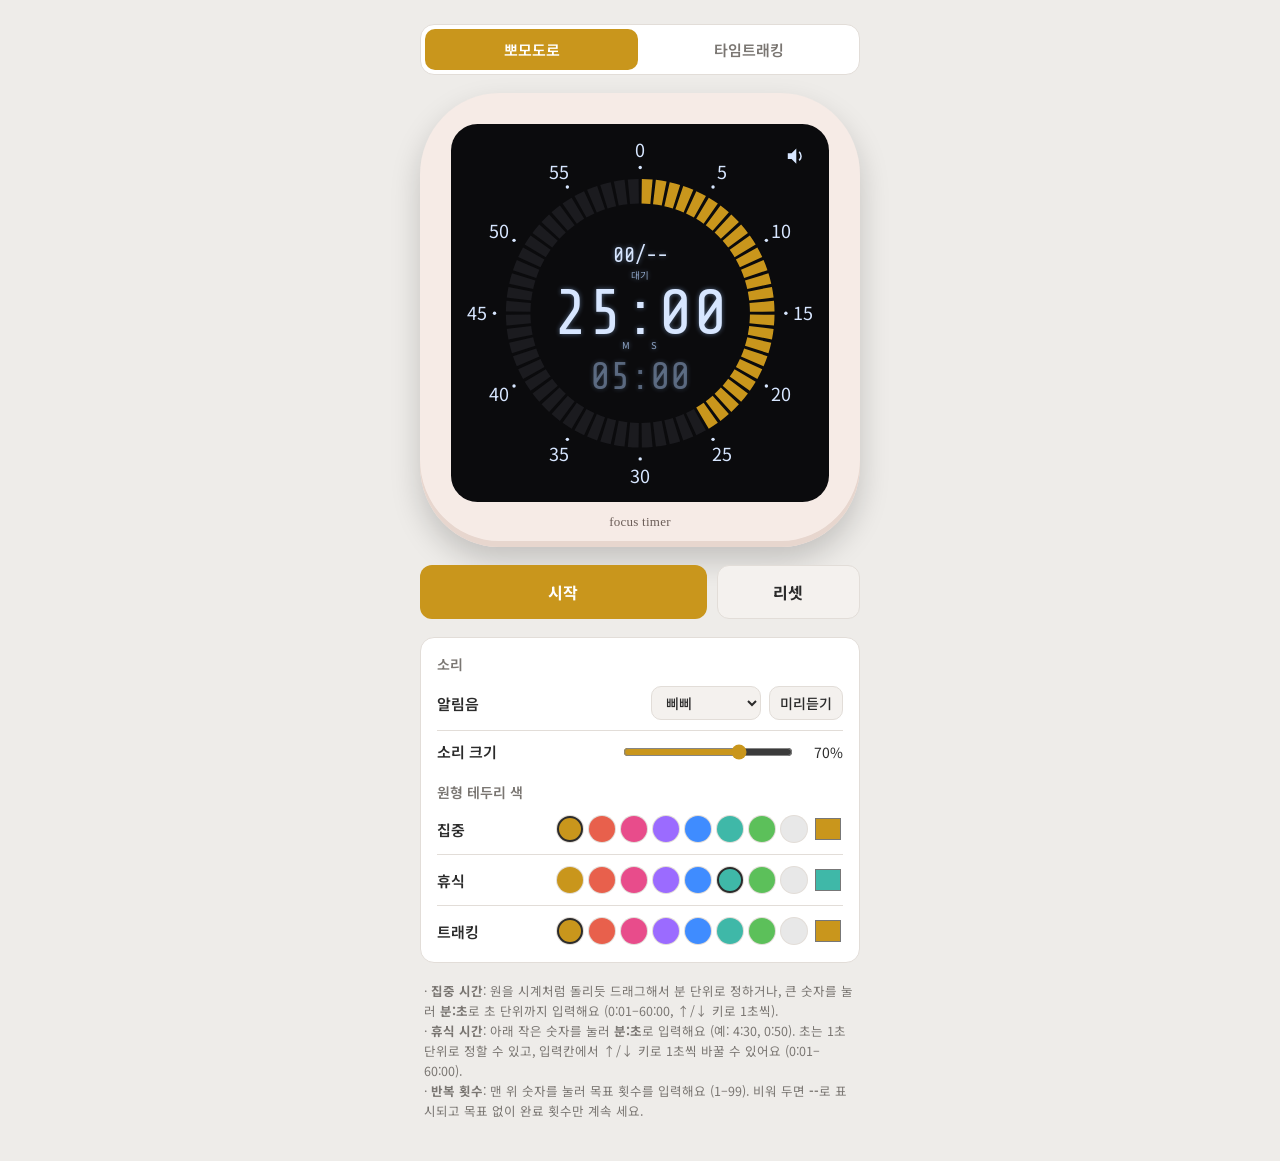
==== commit 5a2b6ec9: "Timer: allow 1-second precision for break time edits Co-Authored-By: Claude Opus 5.5 <noreply@anthro" ====
--- a/timer.html
+++ b/timer.html
@@ -267,7 +267,7 @@
 
   <p class="help" id="pomoHelp">
     · <b>집중 시간</b>: 원을 시계처럼 돌리듯 드래그해서 분 단위로 정하거나, 큰 숫자를 눌러 <b>분:초</b>로 초 단위까지 입력해요 (0:01–60:00, ↑/↓ 키로 1초씩).<br>
-    · <b>휴식 시간</b>: 아래 작은 숫자를 눌러 <b>분:초</b>로 입력해요 (예: 4:30, 0:50). 초는 10초 단위이고, 입력칸에서 ↑/↓ 키로 10초씩 바꿀 수 있어요 (0:10–60:00).<br>
+    · <b>휴식 시간</b>: 아래 작은 숫자를 눌러 <b>분:초</b>로 입력해요 (예: 4:30, 0:50). 초는 1초 단위로 정할 수 있고, 입력칸에서 ↑/↓ 키로 1초씩 바꿀 수 있어요 (0:01–60:00).<br>
     · <b>반복 횟수</b>: 맨 위 숫자를 눌러 목표 횟수를 입력해요 (1–99). 비워 두면 <b>--</b>로 표시되고 목표 없이 완료 횟수만 계속 세요.
   </p>
   <p class="help hidden" id="trackHelp">
@@ -299,7 +299,7 @@
     pomo: {
       target: saved.target ? clamp(saved.target, 1, 99) : null,   // null = 목표 없이 카운트만
       focusSec: clamp(saved.focusSec || (saved.focusMin || 25) * 60, 1, 3600),   // 집중 시간(초)
-      breakSec: clamp(saved.breakSec || (saved.breakMin || 5) * 60, 10, 3600),   // 휴식 시간(초, 10초 단위)
+      breakSec: clamp(saved.breakSec || (saved.breakMin || 5) * 60, 1, 3600),   // 휴식 시간(초)
       done: 0,
       phase: "focus",      // focus | break
       remaining: 0,        // 현재 단계 남은 ms
@@ -616,14 +616,13 @@
   });
 
   // ---------- 설정 ----------
-  const LIMITS = { target: [1, 99], focusSec: [1, 3600], breakSec: [10, 3600] };
+  const LIMITS = { target: [1, 99], focusSec: [1, 3600], breakSec: [1, 3600] };
   function setSetting(key, val) {
     if (key === "target") {
       P.target = val ? clamp(Math.round(val), ...LIMITS.target) : null;
       P.finished = false;
     } else {
       if (P.running) return;
-      if (key === "breakSec") val = Math.round(val / 10) * 10;   // 10초 단위
       P[key] = clamp(Math.round(val), ...LIMITS[key]);
       if (key === "focusSec") {
         P.finished = false;
@@ -709,9 +708,8 @@
       const dir = e.key === "ArrowUp" ? 1 : -1;
       const cur = parseMS(editInput.value.trim());
       let next;
-      if (editKey === "breakSec") next = clamp(Math.round((cur || P.breakSec) / 10) * 10 + dir * 10, 10, 3600);   // 10초씩
-      else if (editKey === "focusSec") next = clamp((cur || P.focusSec) + dir, 1, 3600);                           // 1초씩
-      else next = clamp((cur || T.goalMin || 0) + dir * 10, 10, 720);                                              // 10분씩
+      if (editKey === "trackGoal") next = clamp((cur || T.goalMin || 0) + dir, 1, 720);   // 1분씩
+      else next = clamp((cur || P[editKey]) + dir, 1, 3600);                                // 1초씩
       editInput.value = fmtSec(next);
       editInput.select();
     }
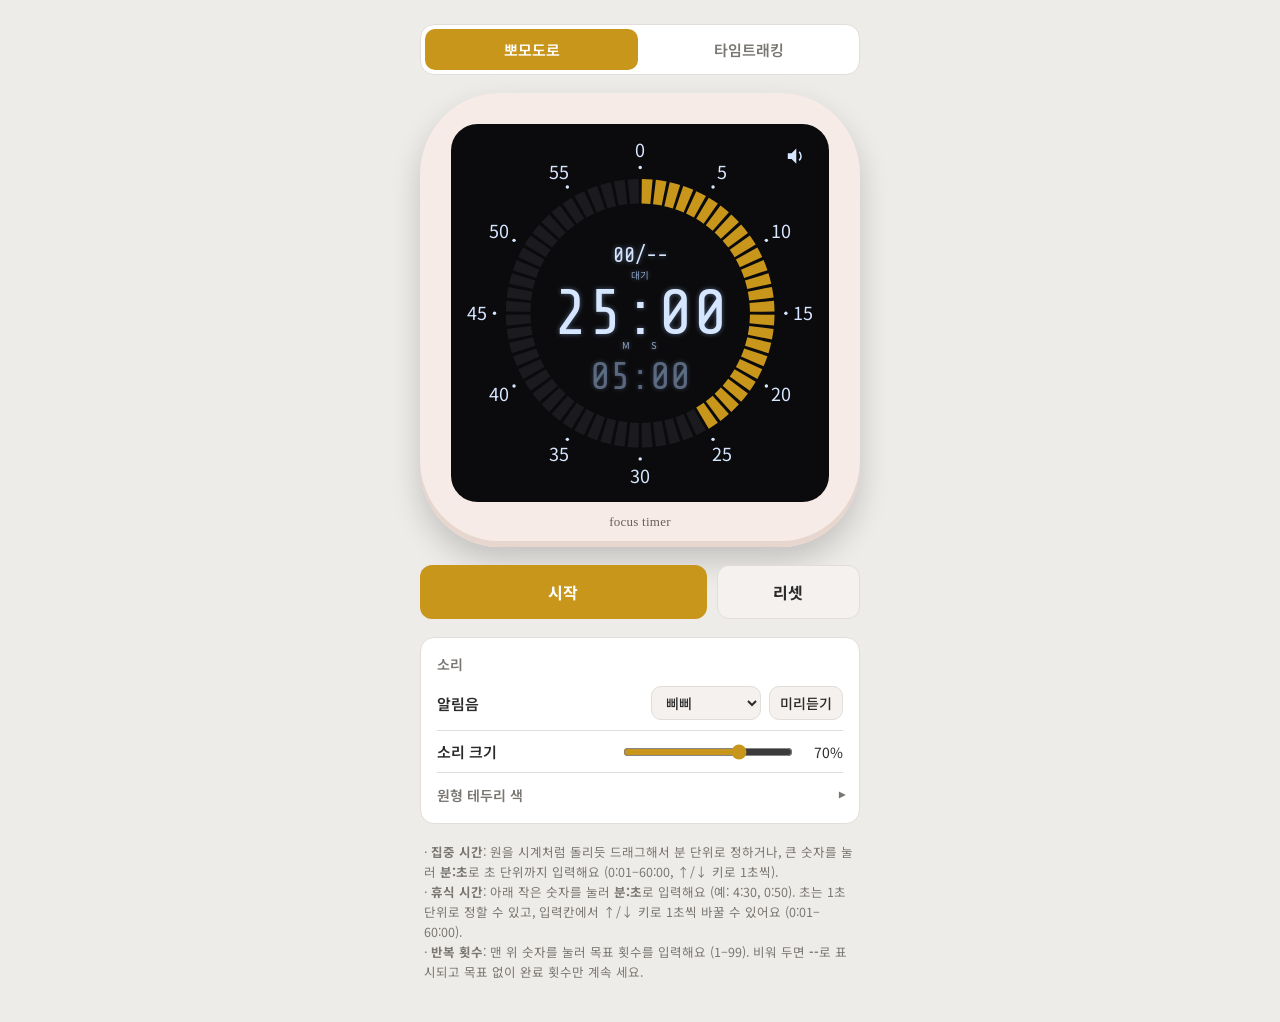
==== commit c6d25f83: "Timer: alarms ring 3 times, collapsible ring colors, mode-specific settings Co-Authored-By: Claude O" ====
--- a/timer.html
+++ b/timer.html
@@ -173,6 +173,17 @@
   .swatches input[type=color] {
     width: 30px; height: 30px; border: 0; padding: 0; background: none; cursor: pointer;
   }
+  #soundSection { border-bottom: 1px solid var(--panel-border); }
+  #settingsPanel.track #soundSection { display: none; }
+  #settingsPanel.track .row[data-mode="pomo"], #settingsPanel:not(.track) .row[data-mode="track"] { display: none; }
+  #colorSection summary {
+    list-style: none; cursor: pointer; display: flex; align-items: center; justify-content: space-between;
+    font-size: 14px; font-weight: 600; color: var(--muted); padding: 12px 0;
+  }
+  #colorSection summary::-webkit-details-marker { display: none; }
+  #colorSection summary::after { content: "▾"; transition: transform .2s; }
+  #colorSection:not([open]) summary::after { transform: rotate(-90deg); }
+  #colorSection .row { border-top: 1px solid var(--panel-border); }
   .help { font-size: 12.5px; color: var(--muted); line-height: 1.6; margin: 0; padding: 0 4px; }
   .hidden { display: none !important; }
 </style>
@@ -229,40 +240,44 @@
   </div>
 
   <div class="panel" id="settingsPanel">
-    <h2>소리</h2>
-    <div class="row">
-      <span class="label">알림음</span>
-      <div class="ctrl">
-        <select id="soundType">
-          <option value="beep">삐삐</option>
-          <option value="digital">디지털 알람</option>
-          <option value="chime">차임</option>
-          <option value="bell">벨</option>
-          <option value="soft">부드러운 음</option>
-        </select>
-        <button class="small-btn" id="soundTest">미리듣기</button>
+    <div id="soundSection">
+      <h2>소리</h2>
+      <div class="row">
+        <span class="label">알림음</span>
+        <div class="ctrl">
+          <select id="soundType">
+            <option value="beep">삐삐</option>
+            <option value="digital">디지털 알람</option>
+            <option value="chime">차임</option>
+            <option value="bell">벨</option>
+            <option value="soft">부드러운 음</option>
+          </select>
+          <button class="small-btn" id="soundTest">미리듣기</button>
+        </div>
+      </div>
+      <div class="row">
+        <span class="label">소리 크기</span>
+        <div class="vol">
+          <input type="range" id="volume" min="0" max="100" step="5">
+          <output id="volumeOut">70%</output>
+        </div>
       </div>
     </div>
-    <div class="row">
-      <span class="label">소리 크기</span>
-      <div class="vol">
-        <input type="range" id="volume" min="0" max="100" step="5">
-        <output id="volumeOut">70%</output>
+    <details id="colorSection">
+      <summary>원형 테두리 색</summary>
+      <div class="row" data-mode="pomo">
+        <span class="label">집중</span>
+        <div class="swatches" data-var="--arc-on" data-key="colorFocus"></div>
       </div>
-    </div>
-    <h2>원형 테두리 색</h2>
-    <div class="row">
-      <span class="label">집중</span>
-      <div class="swatches" data-var="--arc-on" data-key="colorFocus"></div>
-    </div>
-    <div class="row">
-      <span class="label">휴식</span>
-      <div class="swatches" data-var="--arc-break" data-key="colorBreak"></div>
-    </div>
-    <div class="row">
-      <span class="label">트래킹</span>
-      <div class="swatches" data-var="--arc-track" data-key="colorTrack"></div>
-    </div>
+      <div class="row" data-mode="pomo">
+        <span class="label">휴식</span>
+        <div class="swatches" data-var="--arc-break" data-key="colorBreak"></div>
+      </div>
+      <div class="row" data-mode="track">
+        <span class="label">트래킹</span>
+        <div class="swatches" data-var="--arc-track" data-key="colorTrack"></div>
+      </div>
+    </details>
   </div>
 
   <p class="help" id="pomoHelp">
@@ -390,7 +405,8 @@
     bell:    { gap: 1.1,  play: (o, t) => { tone(o, t, 523, "sine", 1.6, 0.55, 0.005); tone(o, t, 1318, "sine", 0.9, 0.2, 0.005); tone(o, t, 2093, "sine", 0.4, 0.08, 0.005); } },
     soft:    { gap: 0.8,  play: (o, t) => tone(o, t, 440, "triangle", 0.7, 0.55, 0.12) }
   };
-  function beep(times = 3, force = false) {
+  const ALARM_REPEAT = 3;   // 알람은 3번 울리고 자동으로 꺼짐
+  function beep(times = ALARM_REPEAT, force = false) {
     if ((!S.sound && !force) || S.volume <= 0) return;
     try {
       audio();
@@ -417,7 +433,7 @@
   $("soundType").addEventListener("change", e => { S.soundType = e.target.value; saveSound(); beep(1, true); });
   $("volume").addEventListener("input", e => { S.volume = +e.target.value; $("volumeOut").textContent = S.volume + "%"; saveSound(); });
   $("volume").addEventListener("change", () => beep(1, true));
-  $("soundTest").addEventListener("click", () => beep(3, true));
+  $("soundTest").addEventListener("click", () => beep(ALARM_REPEAT, true));
 
   // ---------- 테두리 색 ----------
   const PALETTE = ["#c9961c", "#e8604c", "#e84c8b", "#9b6bff", "#3f8cff", "#3fb8a8", "#5cc05a", "#e8e8e8"];
@@ -450,6 +466,10 @@
     picker.value = init;
   });
 
+  const colorSection = $("colorSection");
+  colorSection.open = store.get("colorOpen", false);
+  colorSection.addEventListener("toggle", () => store.set("colorOpen", colorSection.open));
+
   // ---------- 뽀모도로 ----------
   const P = S.pomo;
   const fmtMS = ms => {
@@ -469,7 +489,7 @@
           P.finished = true;
           P.phase = "focus";
           P.remaining = 0;               // 다 끝나면 00:00으로
-          beep(5);
+          beep(ALARM_REPEAT);
           break;
         }
         P.phase = "break";
@@ -479,7 +499,7 @@
         P.remaining = P.focusSec * 1000 - over;
       }
       P.endAt = now + P.remaining;
-      beep(3);
+      beep(ALARM_REPEAT);
     }
   }
 
@@ -514,12 +534,12 @@
   function trackStep(now) {
     if (T.running && T.goalMin && !T.goalHit && trackElapsed(now) >= T.goalMin * 60000) {
       T.goalHit = true;
-      beep(5);
+      beep(ALARM_REPEAT);
     }
     if (T.running && trackElapsed(now) >= MAX_TRACK) {
       T.total = MAX_TRACK; T.running = false;
       store.set("trackTotal", T.total);
-      beep(5);
+      beep(ALARM_REPEAT);
     }
   }
   function renderTrack(now) {
@@ -545,6 +565,7 @@
     const pomo = S.mode === "pomo";
     $("pomoView").classList.toggle("hidden", !pomo);
     $("trackView").classList.toggle("hidden", pomo);
+    $("settingsPanel").classList.toggle("track", !pomo);
     $("pomoHelp").classList.toggle("hidden", !pomo);
     $("trackHelp").classList.toggle("hidden", pomo);
     $("modePomo").classList.toggle("active", pomo);
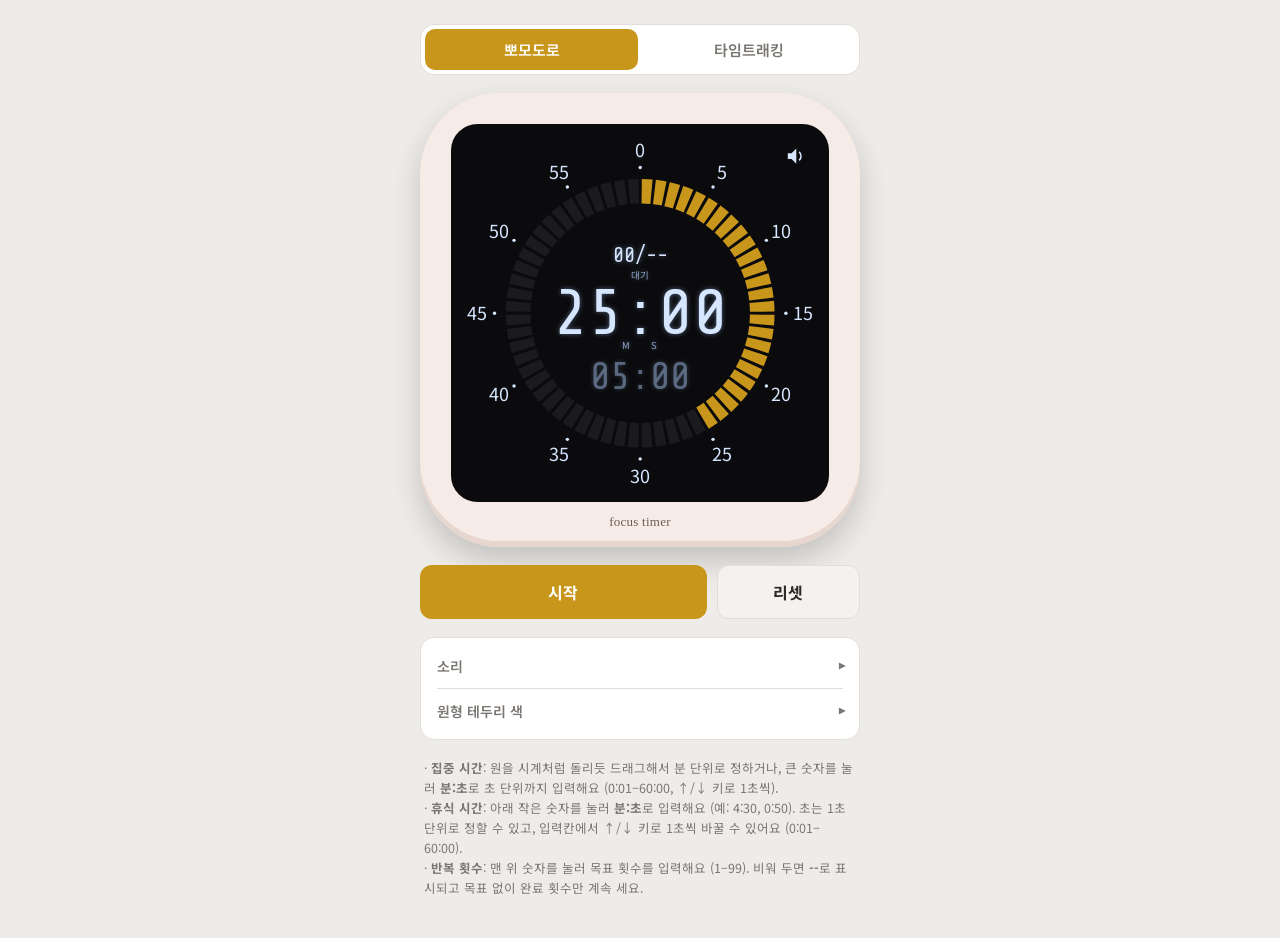
==== commit 7ab5a3e7: "Timer: make sound settings collapsible Co-Authored-By: Claude Opus 5.5 <noreply@anthropic.com> Claud" ====
--- a/timer.html
+++ b/timer.html
@@ -176,14 +176,14 @@
   #soundSection { border-bottom: 1px solid var(--panel-border); }
   #settingsPanel.track #soundSection { display: none; }
   #settingsPanel.track .row[data-mode="pomo"], #settingsPanel:not(.track) .row[data-mode="track"] { display: none; }
-  #colorSection summary {
+  .fold summary {
     list-style: none; cursor: pointer; display: flex; align-items: center; justify-content: space-between;
     font-size: 14px; font-weight: 600; color: var(--muted); padding: 12px 0;
   }
-  #colorSection summary::-webkit-details-marker { display: none; }
-  #colorSection summary::after { content: "▾"; transition: transform .2s; }
-  #colorSection:not([open]) summary::after { transform: rotate(-90deg); }
-  #colorSection .row { border-top: 1px solid var(--panel-border); }
+  .fold summary::-webkit-details-marker { display: none; }
+  .fold summary::after { content: "▾"; transition: transform .2s; }
+  .fold:not([open]) summary::after { transform: rotate(-90deg); }
+  .fold .row { border-top: 1px solid var(--panel-border); }
   .help { font-size: 12.5px; color: var(--muted); line-height: 1.6; margin: 0; padding: 0 4px; }
   .hidden { display: none !important; }
 </style>
@@ -240,8 +240,8 @@
   </div>
 
   <div class="panel" id="settingsPanel">
-    <div id="soundSection">
-      <h2>소리</h2>
+    <details id="soundSection" class="fold">
+      <summary>소리</summary>
       <div class="row">
         <span class="label">알림음</span>
         <div class="ctrl">
@@ -262,8 +262,8 @@
           <output id="volumeOut">70%</output>
         </div>
       </div>
-    </div>
-    <details id="colorSection">
+    </details>
+    <details id="colorSection" class="fold">
       <summary>원형 테두리 색</summary>
       <div class="row" data-mode="pomo">
         <span class="label">집중</span>
@@ -466,9 +466,12 @@
     picker.value = init;
   });
 
-  const colorSection = $("colorSection");
-  colorSection.open = store.get("colorOpen", false);
-  colorSection.addEventListener("toggle", () => store.set("colorOpen", colorSection.open));
+  // 접기/펼치기 상태 기억
+  [["soundSection", "soundOpen"], ["colorSection", "colorOpen"]].forEach(([id, key]) => {
+    const el = $(id);
+    el.open = store.get(key, false);
+    el.addEventListener("toggle", () => store.set(key, el.open));
+  });
 
   // ---------- 뽀모도로 ----------
   const P = S.pomo;
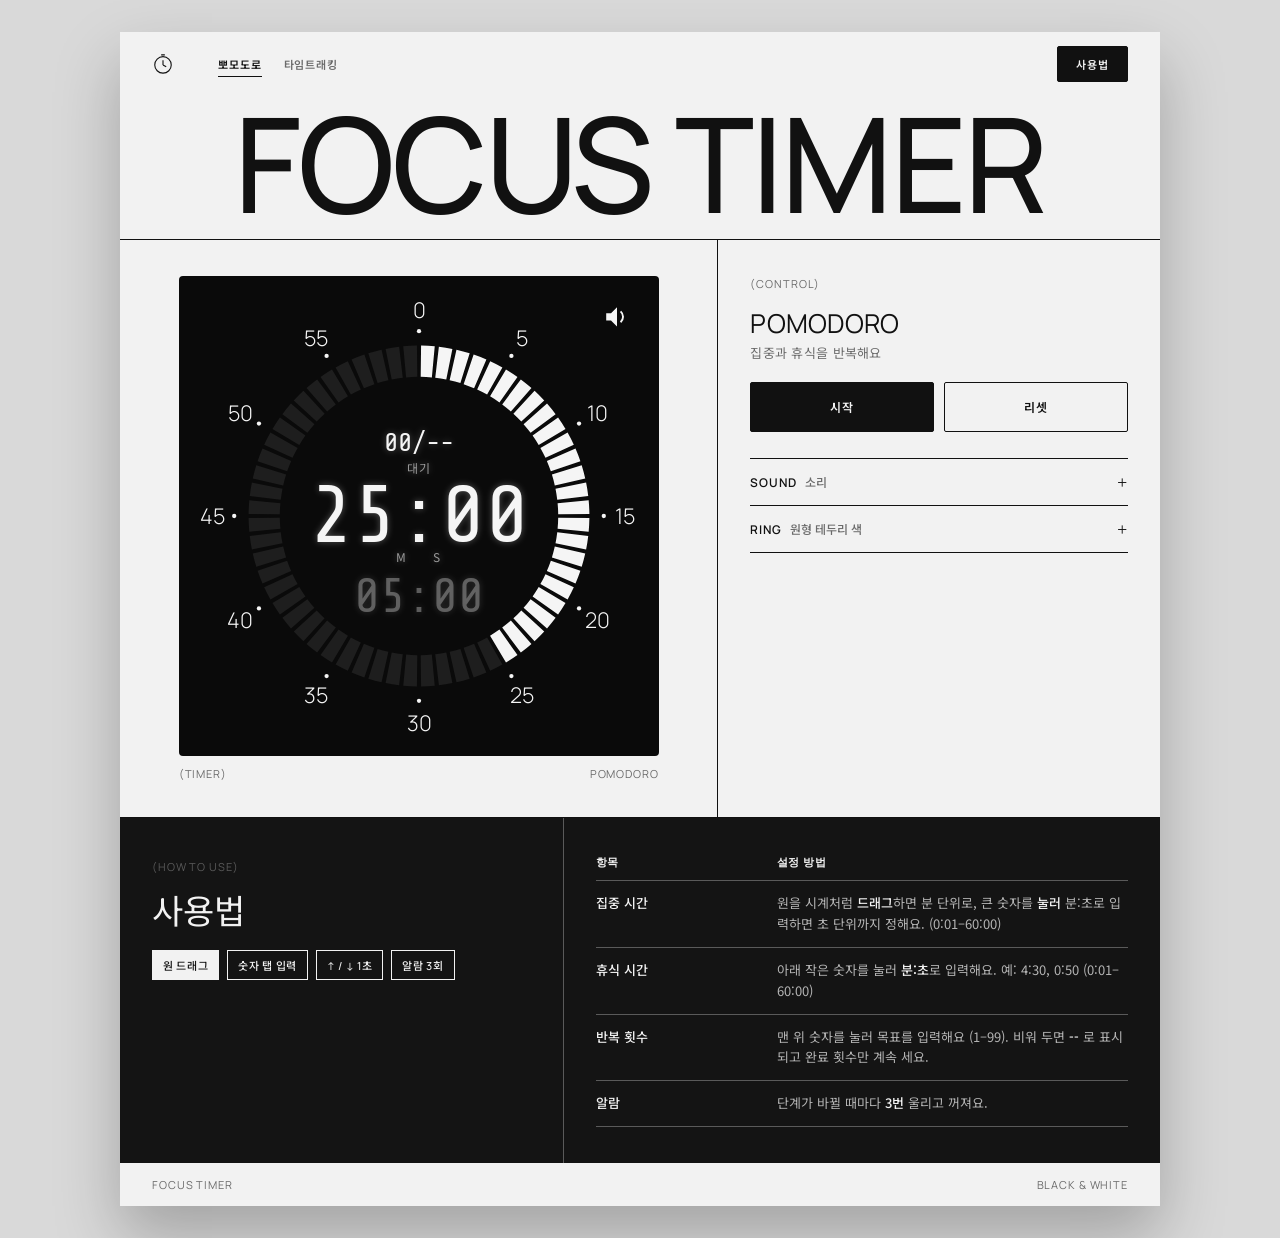
==== commit d2a72686: "Timer: black & white editorial redesign Co-Authored-By: Claude Opus 5.5 <noreply@anthropic.com> Clau" ====
--- a/timer.html
+++ b/timer.html
@@ -3,293 +3,348 @@
 <head>
 <meta charset="UTF-8">
 <meta name="viewport" content="width=device-width, initial-scale=1">
-<title>원형 집중 타이머</title>
+<title>Focus Timer</title>
 <link rel="preconnect" href="https://fonts.googleapis.com">
 <link rel="preconnect" href="https://fonts.gstatic.com" crossorigin>
-<link href="https://fonts.googleapis.com/css2?family=Share+Tech+Mono&family=Noto+Sans+KR:wght@400;600;700&display=swap" rel="stylesheet">
+<link href="https://fonts.googleapis.com/css2?family=Manrope:wght@300;400;500;600&family=Noto+Sans+KR:wght@300;400;500;700&family=Share+Tech+Mono&display=swap" rel="stylesheet">
 <style>
   :root {
-    --bg: #eeece9;
-    --text: #2b2b2b;
-    --muted: #7a7672;
-    --panel: #ffffff;
-    --panel-border: #e2ddd8;
-    --btn: #f4f1ee;
-    --btn-hover: #ebe6e1;
-    --accent: #c9961c;
-    --accent-text: #ffffff;
-    --shell: #f6ebe6;
-    --shell-edge: #e7d6ce;
-    --screen: #0b0b0d;
-    --digit: #d7e6ff;
-    --digit-dim: #8fa6c8;
-    --arc-on: #c9961c;
-    --arc-break: #3fb8a8;
-    --arc-track: #c9961c;
-    --arc-off: #1b1b1f;
+    --page: #d9d9d9;
+    --bg: #f2f2f2;
+    --ink: #111111;
+    --muted: #6b6b6b;
+    --line: #111111;
+    --soft-line: #cfcfcf;
+    --inv-bg: #141414;
+    --inv-ink: #f2f2f2;
+    --inv-line: #5a5a5a;
+    --screen: #0a0a0a;
+    --digit: #f5f5f5;
+    --digit-dim: #9a9a9a;
+    --arc-on: #f5f5f5;
+    --arc-break: #8c8c8c;
+    --arc-track: #f5f5f5;
+    --arc-off: #1e1e1e;
   }
   @media (prefers-color-scheme: dark) {
     :root:not([data-theme="light"]) {
-      --bg: #17171a;
-      --text: #ececec;
-      --muted: #9a9aa2;
-      --panel: #212125;
-      --panel-border: #313137;
-      --btn: #2a2a2f;
-      --btn-hover: #34343a;
+      --page: #000000;
+      --bg: #111111;
+      --ink: #f2f2f2;
+      --muted: #9a9a9a;
+      --line: #f2f2f2;
+      --soft-line: #3a3a3a;
+      --inv-bg: #f2f2f2;
+      --inv-ink: #111111;
+      --inv-line: #9a9a9a;
     }
   }
   :root[data-theme="dark"] {
-    --bg: #17171a;
-    --text: #ececec;
-    --muted: #9a9aa2;
-    --panel: #212125;
-    --panel-border: #313137;
-    --btn: #2a2a2f;
-    --btn-hover: #34343a;
+    --page: #000000;
+    --bg: #111111;
+    --ink: #f2f2f2;
+    --muted: #9a9a9a;
+    --line: #f2f2f2;
+    --soft-line: #3a3a3a;
+    --inv-bg: #f2f2f2;
+    --inv-ink: #111111;
+    --inv-line: #9a9a9a;
   }
 
   * { box-sizing: border-box; }
   html, body { margin: 0; }
   body {
-    background: var(--bg);
-    color: var(--text);
-    font-family: "Noto Sans KR", system-ui, sans-serif;
-    min-height: 100vh;
-    display: flex;
-    justify-content: center;
-    padding: 24px 16px 40px;
-  }
-  .wrap { width: 100%; max-width: 440px; display: flex; flex-direction: column; gap: 18px; }
-
-  /* 모드 전환 */
-  .modes {
-    display: grid; grid-template-columns: 1fr 1fr;
-    background: var(--panel); border: 1px solid var(--panel-border);
-    border-radius: 14px; padding: 4px; gap: 4px;
-  }
-  .modes button {
-    border: 0; border-radius: 10px; padding: 10px 0;
-    font: 600 15px "Noto Sans KR", sans-serif;
-    background: transparent; color: var(--muted); cursor: pointer;
-  }
-  .modes button.active { background: var(--accent); color: var(--accent-text); }
-
-  /* 기기 외형 */
-  .device {
-    background: var(--shell);
-    border-radius: 18%;
-    padding: 7%;
-    padding-bottom: 4%;
-    box-shadow: inset 0 -6px 0 var(--shell-edge), 0 14px 30px rgba(0,0,0,.18);
-    user-select: none;
-  }
+    background: var(--page);
+    color: var(--ink);
+    font-family: "Manrope", "Noto Sans KR", system-ui, sans-serif;
+    padding: 32px 16px;
+  }
+  button, select, input { font-family: inherit; }
+  .page {
+    max-width: 1040px; margin: 0 auto; background: var(--bg);
+    box-shadow: 0 30px 60px rgba(0,0,0,.25);
+  }
+  .tag { font-size: 11px; letter-spacing: .08em; text-transform: uppercase; color: var(--muted); }
+
+  /* 상단 바 */
+  header {
+    display: flex; align-items: center; justify-content: space-between; gap: 16px;
+    padding: 14px 32px;
+  }
+  .logo { width: 22px; height: 22px; flex: none; }
+  nav { display: flex; gap: 22px; margin-right: auto; margin-left: 28px; }
+  nav button {
+    background: none; border: 0; padding: 4px 0; cursor: pointer; color: var(--muted);
+    font-size: 11px; font-weight: 600; letter-spacing: .08em; text-transform: uppercase;
+    border-bottom: 1px solid transparent;
+  }
+  nav button.active { color: var(--ink); border-bottom-color: var(--ink); }
+  .btn-black {
+    background: var(--ink); color: var(--bg); border: 1px solid var(--ink);
+    font-size: 11px; font-weight: 600; letter-spacing: .08em; text-transform: uppercase;
+    padding: 9px 18px; cursor: pointer; text-decoration: none; border-radius: 2px;
+  }
+  .btn-line {
+    background: transparent; color: var(--ink); border: 1px solid var(--ink);
+    font-size: 11px; font-weight: 600; letter-spacing: .08em; text-transform: uppercase;
+    padding: 9px 18px; cursor: pointer; border-radius: 2px;
+  }
+  .btn-black:hover { opacity: .85; }
+  .btn-line:hover { background: var(--ink); color: var(--bg); }
+
+  h1 {
+    margin: 0; padding: 4px 24px 14px; text-align: center;
+    font-family: "Manrope", sans-serif; font-weight: 500; letter-spacing: -.02em; line-height: .95;
+    font-size: clamp(48px, 12.5vw, 132px); text-transform: uppercase;
+    border-bottom: 1px solid var(--line);
+  }
+
+  /* 본문 그리드 */
+  .grid { display: grid; grid-template-columns: 1.35fr 1fr; border-bottom: 1px solid var(--line); }
+  .cell { padding: 36px 32px; min-width: 0; }
+  .cell + .cell { border-left: 1px solid var(--line); }
+  .cell-head { display: flex; justify-content: space-between; align-items: baseline; margin-bottom: 18px; }
+  .cell-title { font-size: 26px; font-weight: 400; text-transform: uppercase; letter-spacing: .01em; margin: 0; line-height: 1.1; }
+  .cell-title small { display: block; font-family: "Noto Sans KR", sans-serif; font-size: 13px; color: var(--muted); text-transform: none; margin-top: 8px; font-weight: 400; }
+
+  /* 타이머 화면 */
+  .device { max-width: 480px; margin: 0 auto; user-select: none; }
   .screen {
-    background: var(--screen);
-    border-radius: 7%;
-    aspect-ratio: 1 / 1;
-    position: relative;
-    overflow: hidden;
-    touch-action: none;
+    background: var(--screen); aspect-ratio: 1 / 1; position: relative; overflow: hidden;
+    touch-action: none; border-radius: 4px;
   }
   .screen svg { width: 100%; height: 100%; display: block; }
-  .brand {
-    text-align: center; font-family: Georgia, serif; font-size: 13px;
-    color: #6b5d57; margin-top: 3%; letter-spacing: .02em;
-  }
-
-  .dial-num { font: 19px "Noto Sans KR", sans-serif; fill: var(--digit); }
+  .device-cap { display: flex; justify-content: space-between; margin-top: 10px; }
+
+  .dial-num { font: 300 18px "Manrope", sans-serif; fill: var(--digit); }
   .dial-dot { fill: var(--digit); }
   .digits { font-family: "Share Tech Mono", ui-monospace, monospace; fill: var(--digit); }
   .digits-sub { fill: var(--digit-dim); }
-  .unit { font: 10px "Noto Sans KR", sans-serif; fill: var(--digit-dim); }
+  .unit { font: 10px "Noto Sans KR", sans-serif; fill: var(--digit-dim); letter-spacing: .06em; }
   .clickable { cursor: pointer; }
   .blink { animation: blink 1s steps(1) infinite; }
   @keyframes blink { 50% { opacity: .15; } }
-  .glow { filter: drop-shadow(0 0 3px rgba(160,200,255,.45)); }
-
-  /* 조작부 */
-  .controls { display: grid; grid-template-columns: 2fr 1fr; gap: 10px; }
-  .controls button {
-    border: 1px solid var(--panel-border); border-radius: 12px; padding: 14px 0;
-    font: 700 16px "Noto Sans KR", sans-serif; cursor: pointer;
-    background: var(--btn); color: var(--text);
-  }
-  .controls button:hover { background: var(--btn-hover); }
-  .controls .primary { background: var(--accent); color: var(--accent-text); border-color: transparent; }
-  .controls .primary:hover { filter: brightness(1.06); background: var(--accent); }
-
+  .glow { filter: drop-shadow(0 0 3px rgba(255,255,255,.3)); }
+  #arc { cursor: grab; }
+  .dragging #arc { cursor: grabbing; }
   .edit {
     position: absolute; transform: translate(-50%, -50%);
-    background: #15161a; color: var(--digit); caret-color: var(--arc-on);
-    border: 2px solid var(--edit-accent, var(--arc-on)); border-radius: 8px; outline: none;
-    font-family: "Share Tech Mono", ui-monospace, monospace; text-align: center;
-    padding: 0 4px;
-  }
-  .edit::placeholder { color: #55607a; }
-  #arc { cursor: grab; }
-  .dragging #arc { cursor: grabbing; }
-  .panel {
-    background: var(--panel); border: 1px solid var(--panel-border);
-    border-radius: 14px; padding: 6px 16px;
-  }
+    background: #000; color: var(--digit); caret-color: #fff;
+    border: 1px solid #fff; border-radius: 2px; outline: none;
+    font-family: "Share Tech Mono", ui-monospace, monospace; text-align: center; padding: 0 4px;
+  }
+  .edit::placeholder { color: #555; }
+
+  /* 조작 */
+  .controls { display: grid; grid-template-columns: 1fr 1fr; gap: 10px; margin-bottom: 26px; }
+  .controls button { padding: 15px 0; font-size: 12px; }
+
+  .fold { border-top: 1px solid var(--line); }
+  .fold:last-child { border-bottom: 1px solid var(--line); }
+  .fold summary {
+    list-style: none; cursor: pointer; display: flex; align-items: center; justify-content: space-between;
+    padding: 14px 0; font-size: 12px; font-weight: 600; letter-spacing: .08em; text-transform: uppercase;
+  }
+  .fold summary::-webkit-details-marker { display: none; }
+  .fold summary::after { content: "+"; font-size: 18px; font-weight: 300; line-height: 1; }
+  .fold[open] summary::after { content: "−"; }
+  .fold .ko { font-family: "Noto Sans KR", sans-serif; font-weight: 500; letter-spacing: 0; text-transform: none; color: var(--muted); margin-left: 8px; }
   .row {
-    display: flex; align-items: center; justify-content: space-between;
-    padding: 10px 0; gap: 12px;
-  }
-  .row + .row { border-top: 1px solid var(--panel-border); }
-  .row .label { font-weight: 600; font-size: 15px; }
-  .row .hint { display: block; font-size: 12px; color: var(--muted); font-weight: 400; }
-  .stepper { display: flex; align-items: center; gap: 6px; }
-  .stepper button {
-    width: 36px; height: 36px; border-radius: 10px; border: 1px solid var(--panel-border);
-    background: var(--btn); color: var(--text); font-size: 20px; line-height: 1; cursor: pointer;
-  }
-  .stepper button:hover { background: var(--btn-hover); }
-  .stepper button:disabled { opacity: .35; cursor: not-allowed; }
-  .stepper input {
-    width: 54px; height: 36px; text-align: center; border-radius: 10px;
-    border: 1px solid var(--panel-border); background: var(--bg); color: var(--text);
-    font: 600 16px "Noto Sans KR", sans-serif;
-  }
-  .stepper input:disabled { opacity: .6; }
-  .panel h2 { font-size: 14px; margin: 10px 0 2px; color: var(--muted); font-weight: 600; }
-  .row select, .row .small-btn {
-    height: 34px; border-radius: 10px; border: 1px solid var(--panel-border);
-    background: var(--btn); color: var(--text); font: 500 14px "Noto Sans KR", sans-serif; padding: 0 10px;
-  }
-  .row .small-btn { cursor: pointer; }
-  .row .small-btn:hover { background: var(--btn-hover); }
+    display: flex; align-items: center; justify-content: space-between; gap: 12px;
+    padding: 12px 0; border-top: 1px solid var(--soft-line);
+    font-family: "Noto Sans KR", sans-serif;
+  }
+  .row .label { font-size: 13px; font-weight: 500; }
   .ctrl { display: flex; align-items: center; gap: 8px; }
+  .row select {
+    height: 34px; border: 1px solid var(--ink); border-radius: 2px; background: var(--bg); color: var(--ink);
+    font: 400 13px "Noto Sans KR", sans-serif; padding: 0 8px;
+  }
+  .row .btn-line { padding: 8px 12px; font-family: "Noto Sans KR", sans-serif; letter-spacing: 0; }
   .vol { display: flex; align-items: center; gap: 10px; flex: 1; justify-content: flex-end; }
-  .vol input[type=range] { width: 100%; max-width: 170px; accent-color: var(--accent); }
-  .vol output { min-width: 38px; text-align: right; font-variant-numeric: tabular-nums; font-size: 14px; }
+  .vol input[type=range] { width: 100%; max-width: 150px; accent-color: var(--ink); }
+  .vol output { min-width: 38px; text-align: right; font-variant-numeric: tabular-nums; font-size: 13px; }
   .swatches { display: flex; align-items: center; gap: 6px; flex-wrap: wrap; justify-content: flex-end; }
   .swatch {
-    width: 26px; height: 26px; border-radius: 50%; border: 2px solid transparent; cursor: pointer; padding: 0;
-    box-shadow: 0 0 0 1px var(--panel-border);
-  }
-  .swatch.on { border-color: var(--text); }
-  .swatches input[type=color] {
-    width: 30px; height: 30px; border: 0; padding: 0; background: none; cursor: pointer;
-  }
-  #soundSection { border-bottom: 1px solid var(--panel-border); }
+    width: 22px; height: 22px; border-radius: 50%; border: 1px solid var(--soft-line); cursor: pointer; padding: 0;
+  }
+  .swatch.on { outline: 1px solid var(--ink); outline-offset: 2px; }
+  .swatches input[type=color] { width: 26px; height: 26px; border: 0; padding: 0; background: none; cursor: pointer; }
   #settingsPanel.track #soundSection { display: none; }
   #settingsPanel.track .row[data-mode="pomo"], #settingsPanel:not(.track) .row[data-mode="track"] { display: none; }
-  .fold summary {
-    list-style: none; cursor: pointer; display: flex; align-items: center; justify-content: space-between;
-    font-size: 14px; font-weight: 600; color: var(--muted); padding: 12px 0;
-  }
-  .fold summary::-webkit-details-marker { display: none; }
-  .fold summary::after { content: "▾"; transition: transform .2s; }
-  .fold:not([open]) summary::after { transform: rotate(-90deg); }
-  .fold .row { border-top: 1px solid var(--panel-border); }
-  .help { font-size: 12.5px; color: var(--muted); line-height: 1.6; margin: 0; padding: 0 4px; }
+
+  /* 사용법 (반전 섹션) */
+  .guide { background: var(--inv-bg); color: var(--inv-ink); display: grid; grid-template-columns: 1fr 1.35fr; }
+  .guide .cell + .cell { border-left: 1px solid var(--inv-line); }
+  .guide .tag { color: var(--inv-line); }
+  .guide h2 { font-size: 34px; font-weight: 400; text-transform: uppercase; margin: 18px 0 20px; line-height: 1.05; }
+  .chips { display: flex; flex-wrap: wrap; gap: 8px; }
+  .chips span {
+    border: 1px solid var(--inv-ink); padding: 6px 10px; font-size: 11px; letter-spacing: .06em;
+    text-transform: uppercase; font-weight: 500;
+  }
+  .chips span.on { background: var(--inv-ink); color: var(--inv-bg); }
+  .rules { width: 100%; border-collapse: collapse; font-family: "Noto Sans KR", sans-serif; }
+  .rules th {
+    text-align: left; font: 600 11px "Manrope", sans-serif; letter-spacing: .08em; text-transform: uppercase;
+    padding: 0 0 10px; border-bottom: 1px solid var(--inv-line);
+  }
+  .rules td { padding: 12px 0; border-bottom: 1px solid var(--inv-line); font-size: 13px; vertical-align: top; line-height: 1.6; }
+  .rules td:first-child { width: 34%; padding-right: 16px; font-weight: 500; }
+  .rules td:last-child { color: color-mix(in srgb, var(--inv-ink) 72%, transparent); }
+  .rules b { color: var(--inv-ink); font-weight: 500; }
+
+  footer { display: flex; justify-content: space-between; padding: 14px 32px; }
   .hidden { display: none !important; }
+
+  @media (max-width: 760px) {
+    body { padding: 0; }
+    header { padding: 12px 16px; }
+    nav { margin-left: 12px; gap: 14px; }
+    .grid, .guide { grid-template-columns: 1fr; }
+    .cell { padding: 28px 16px; }
+    .cell + .cell, .guide .cell + .cell { border-left: 0; border-top: 1px solid var(--line); }
+    .guide .cell + .cell { border-top-color: var(--inv-line); }
+    footer { padding: 14px 16px; }
+    #guideLink { display: none; }
+  }
 </style>
 </head>
 <body>
-<div class="wrap">
-  <div class="modes" role="tablist">
-    <button id="modePomo" class="active" role="tab">뽀모도로</button>
-    <button id="modeTrack" role="tab">타임트래킹</button>
-  </div>
-
-  <div class="device">
-    <div class="screen" id="screen">
-      <svg id="svg" viewBox="0 0 400 400" aria-label="원형 타이머">
-        <g id="dial"></g>
-        <g id="arc"></g>
-
-        <!-- 소리 아이콘 -->
-        <g id="soundBtn" class="clickable" transform="translate(356 26)">
-          <rect x="-8" y="-8" width="32" height="32" fill="transparent"/>
-          <path d="M0 5h4l5-5v16l-5-5H0z" fill="var(--digit)"/>
-          <path id="soundWave" d="M12 3.5a6 6 0 0 1 0 9" stroke="var(--digit)" stroke-width="1.6" fill="none"/>
-          <path id="soundMute" d="M11 4l6 8M17 4l-6 8" stroke="var(--digit)" stroke-width="1.6" class="hidden"/>
-        </g>
-
-        <!-- 뽀모도로 화면 -->
-        <g id="pomoView" class="glow">
-          <text id="cycleText" class="digits clickable" x="200" y="146" text-anchor="middle" font-size="22"><tspan id="doneText">00</tspan>/<tspan id="targetText">--</tspan></text>
-          <text id="phaseText" class="unit" x="200" y="164" text-anchor="middle">집중</text>
-          <text id="focusText" class="digits clickable" x="200" y="222" text-anchor="middle" font-size="68">25:00</text>
-          <text class="unit" x="185" y="238" text-anchor="middle">M</text>
-          <text class="unit" x="215" y="238" text-anchor="middle">S</text>
-          <text id="breakText" class="digits digits-sub clickable" x="200" y="280" text-anchor="middle" font-size="40">05:00</text>
-        </g>
-
-        <!-- 타임트래킹 화면 -->
-        <g id="trackView" class="glow hidden">
-          <text id="goalText" class="digits digits-sub clickable" x="200" y="146" text-anchor="middle" font-size="22">목표 --:--</text>
-          <text class="unit" x="167" y="170" text-anchor="middle" font-size="12">H</text>
-          <text class="unit" x="233" y="170" text-anchor="middle" font-size="12">M</text>
-          <text id="trackText" class="digits" x="200" y="228" text-anchor="middle" font-size="72">00:00</text>
-          <text id="trackSec" class="digits digits-sub" x="200" y="262" text-anchor="middle" font-size="20">00s</text>
-          <text id="trackState" class="unit" x="200" y="284" text-anchor="middle" font-size="12">대기</text>
-        </g>
-      </svg>
-      <input id="editInput" class="edit hidden" type="text" inputmode="numeric" autocomplete="off">
+<div class="page">
+  <header>
+    <svg class="logo" viewBox="0 0 24 24" fill="none" stroke="currentColor" stroke-width="1.2" aria-hidden="true">
+      <circle cx="12" cy="13" r="9"/><path d="M12 13V8M12 13l3.5 2M10 2h4"/>
+    </svg>
+    <nav role="tablist">
+      <button id="modePomo" class="active" role="tab">뽀모도로</button>
+      <button id="modeTrack" role="tab">타임트래킹</button>
+    </nav>
+    <a class="btn-black" id="guideLink" href="#guide">사용법</a>
+  </header>
+
+  <h1>Focus Timer</h1>
+
+  <section class="grid">
+    <div class="cell">
+      <div class="device">
+        <div class="screen" id="screen">
+          <svg id="svg" viewBox="0 0 400 400" aria-label="원형 타이머">
+            <g id="dial"></g>
+            <g id="arc"></g>
+
+            <!-- 소리 아이콘 -->
+            <g id="soundBtn" class="clickable" transform="translate(356 26)">
+              <rect x="-8" y="-8" width="32" height="32" fill="transparent"/>
+              <path d="M0 5h4l5-5v16l-5-5H0z" fill="var(--digit)"/>
+              <path id="soundWave" d="M12 3.5a6 6 0 0 1 0 9" stroke="var(--digit)" stroke-width="1.6" fill="none"/>
+              <path id="soundMute" d="M11 4l6 8M17 4l-6 8" stroke="var(--digit)" stroke-width="1.6" class="hidden"/>
+            </g>
+
+            <!-- 뽀모도로 화면 -->
+            <g id="pomoView" class="glow">
+              <text id="cycleText" class="digits clickable" x="200" y="146" text-anchor="middle" font-size="22"><tspan id="doneText">00</tspan>/<tspan id="targetText">--</tspan></text>
+              <text id="phaseText" class="unit" x="200" y="164" text-anchor="middle">집중</text>
+              <text id="focusText" class="digits clickable" x="200" y="222" text-anchor="middle" font-size="68">25:00</text>
+              <text class="unit" x="185" y="238" text-anchor="middle">M</text>
+              <text class="unit" x="215" y="238" text-anchor="middle">S</text>
+              <text id="breakText" class="digits digits-sub clickable" x="200" y="280" text-anchor="middle" font-size="40">05:00</text>
+            </g>
+
+            <!-- 타임트래킹 화면 -->
+            <g id="trackView" class="glow hidden">
+              <text id="goalText" class="digits digits-sub clickable" x="200" y="146" text-anchor="middle" font-size="22">목표 --:--</text>
+              <text class="unit" x="167" y="170" text-anchor="middle" font-size="12">H</text>
+              <text class="unit" x="233" y="170" text-anchor="middle" font-size="12">M</text>
+              <text id="trackText" class="digits" x="200" y="228" text-anchor="middle" font-size="72">00:00</text>
+              <text id="trackSec" class="digits digits-sub" x="200" y="262" text-anchor="middle" font-size="20">00s</text>
+              <text id="trackState" class="unit" x="200" y="284" text-anchor="middle" font-size="12">대기</text>
+            </g>
+          </svg>
+          <input id="editInput" class="edit hidden" type="text" inputmode="numeric" autocomplete="off">
+        </div>
+        <div class="device-cap"><span class="tag">(Timer)</span><span class="tag" id="modeCap">Pomodoro</span></div>
+      </div>
     </div>
-    <div class="brand">focus timer</div>
-  </div>
-
-  <div class="controls">
-    <button id="startBtn" class="primary">시작</button>
-    <button id="resetBtn">리셋</button>
-  </div>
-
-  <div class="panel" id="settingsPanel">
-    <details id="soundSection" class="fold">
-      <summary>소리</summary>
-      <div class="row">
-        <span class="label">알림음</span>
-        <div class="ctrl">
-          <select id="soundType">
-            <option value="beep">삐삐</option>
-            <option value="digital">디지털 알람</option>
-            <option value="chime">차임</option>
-            <option value="bell">벨</option>
-            <option value="soft">부드러운 음</option>
-          </select>
-          <button class="small-btn" id="soundTest">미리듣기</button>
-        </div>
+
+    <div class="cell">
+      <div class="cell-head"><span class="tag">(Control)</span></div>
+      <h2 class="cell-title" id="panelTitle">Pomodoro<small>집중과 휴식을 반복해요</small></h2>
+      <div style="height:22px"></div>
+      <div class="controls">
+        <button id="startBtn" class="btn-black">시작</button>
+        <button id="resetBtn" class="btn-line">리셋</button>
       </div>
-      <div class="row">
-        <span class="label">소리 크기</span>
-        <div class="vol">
-          <input type="range" id="volume" min="0" max="100" step="5">
-          <output id="volumeOut">70%</output>
-        </div>
+
+      <div id="settingsPanel">
+        <details id="soundSection" class="fold">
+          <summary><span>Sound<span class="ko">소리</span></span></summary>
+          <div class="row">
+            <span class="label">알림음</span>
+            <div class="ctrl">
+              <select id="soundType">
+                <option value="beep">삐삐</option>
+                <option value="digital">디지털 알람</option>
+                <option value="chime">차임</option>
+                <option value="bell">벨</option>
+                <option value="soft">부드러운 음</option>
+              </select>
+              <button class="btn-line" id="soundTest">미리듣기</button>
+            </div>
+          </div>
+          <div class="row">
+            <span class="label">소리 크기</span>
+            <div class="vol">
+              <input type="range" id="volume" min="0" max="100" step="5">
+              <output id="volumeOut">70%</output>
+            </div>
+          </div>
+        </details>
+        <details id="colorSection" class="fold">
+          <summary><span>Ring<span class="ko">원형 테두리 색</span></span></summary>
+          <div class="row" data-mode="pomo">
+            <span class="label">집중</span>
+            <div class="swatches" data-var="--arc-on" data-key="colorFocus"></div>
+          </div>
+          <div class="row" data-mode="pomo">
+            <span class="label">휴식</span>
+            <div class="swatches" data-var="--arc-break" data-key="colorBreak"></div>
+          </div>
+          <div class="row" data-mode="track">
+            <span class="label">트래킹</span>
+            <div class="swatches" data-var="--arc-track" data-key="colorTrack"></div>
+          </div>
+        </details>
       </div>
-    </details>
-    <details id="colorSection" class="fold">
-      <summary>원형 테두리 색</summary>
-      <div class="row" data-mode="pomo">
-        <span class="label">집중</span>
-        <div class="swatches" data-var="--arc-on" data-key="colorFocus"></div>
+    </div>
+  </section>
+
+  <section class="guide" id="guide">
+    <div class="cell">
+      <span class="tag">(How to use)</span>
+      <h2 id="guideTitle">사용법</h2>
+      <div class="chips" id="guideChips">
+        <span class="on">원 드래그</span><span>숫자 탭 입력</span><span>↑ / ↓ 1초</span><span>알람 3회</span>
       </div>
-      <div class="row" data-mode="pomo">
-        <span class="label">휴식</span>
-        <div class="swatches" data-var="--arc-break" data-key="colorBreak"></div>
-      </div>
-      <div class="row" data-mode="track">
-        <span class="label">트래킹</span>
-        <div class="swatches" data-var="--arc-track" data-key="colorTrack"></div>
-      </div>
-    </details>
-  </div>
-
-  <p class="help" id="pomoHelp">
-    · <b>집중 시간</b>: 원을 시계처럼 돌리듯 드래그해서 분 단위로 정하거나, 큰 숫자를 눌러 <b>분:초</b>로 초 단위까지 입력해요 (0:01–60:00, ↑/↓ 키로 1초씩).<br>
-    · <b>휴식 시간</b>: 아래 작은 숫자를 눌러 <b>분:초</b>로 입력해요 (예: 4:30, 0:50). 초는 1초 단위로 정할 수 있고, 입력칸에서 ↑/↓ 키로 1초씩 바꿀 수 있어요 (0:01–60:00).<br>
-    · <b>반복 횟수</b>: 맨 위 숫자를 눌러 목표 횟수를 입력해요 (1–99). 비워 두면 <b>--</b>로 표시되고 목표 없이 완료 횟수만 계속 세요.
-  </p>
-  <p class="help hidden" id="trackHelp">
-    · 시작을 누르면 순수 집중 시간이 누적되고, 일시정지(휴식) 중인 시간은 기록되지 않아요. 최대 12시간까지 쌓이며 브라우저를 닫아도 기록이 유지돼요.<br>
-    · <b>목표 시간</b>: 원을 돌리듯 드래그하면 1시간 단위(눈금 5 = 1시간, 0 = 12시간)로, 맨 위 <b>목표</b>를 누르면 <b>시:분</b>으로 입력해요 (예: 2:30). 비워 두면 목표 없이 기록만 해요.<br>
-    · 목표가 있으면 원이 목표까지의 진행률을 보여주고, 목표에 도달하면 알림음이 울려요 (기록은 계속 쌓여요).
-  </p>
+    </div>
+    <div class="cell">
+      <table class="rules" id="pomoHelp">
+        <tr><th>항목</th><th>설정 방법</th></tr>
+        <tr><td>집중 시간</td><td>원을 시계처럼 <b>드래그</b>하면 분 단위로, 큰 숫자를 <b>눌러</b> 분:초로 입력하면 초 단위까지 정해요. (0:01–60:00)</td></tr>
+        <tr><td>휴식 시간</td><td>아래 작은 숫자를 눌러 <b>분:초</b>로 입력해요. 예: 4:30, 0:50 (0:01–60:00)</td></tr>
+        <tr><td>반복 횟수</td><td>맨 위 숫자를 눌러 목표를 입력해요 (1–99). 비워 두면 <b>--</b> 로 표시되고 완료 횟수만 계속 세요.</td></tr>
+        <tr><td>알람</td><td>단계가 바뀔 때마다 <b>3번</b> 울리고 꺼져요.</td></tr>
+      </table>
+      <table class="rules hidden" id="trackHelp">
+        <tr><th>항목</th><th>설명</th></tr>
+        <tr><td>기록</td><td>시작하면 순수 집중 시간이 쌓이고, 일시정지(휴식) 시간은 제외돼요. 최대 <b>12시간</b>, 브라우저를 닫아도 유지돼요.</td></tr>
+        <tr><td>목표 시간</td><td>원을 <b>드래그</b>하면 1시간 단위(눈금 5 = 1시간), 맨 위 <b>목표</b>를 누르면 시:분으로 입력해요. 비워 두면 기록만 해요.</td></tr>
+        <tr><td>진행 표시</td><td>목표가 있으면 원이 진행률을 보여주고, 도달하면 알림이 <b>3번</b> 울려요.</td></tr>
+      </table>
+    </div>
+  </section>
+
+  <footer><span class="tag">Focus Timer</span><span class="tag">Black &amp; White</span></footer>
 </div>
 
 <script>
@@ -436,8 +491,8 @@
   $("soundTest").addEventListener("click", () => beep(ALARM_REPEAT, true));
 
   // ---------- 테두리 색 ----------
-  const PALETTE = ["#c9961c", "#e8604c", "#e84c8b", "#9b6bff", "#3f8cff", "#3fb8a8", "#5cc05a", "#e8e8e8"];
-  const COLORS = store.get("ringColors", {});
+  const PALETTE = ["#f5f5f5", "#d4d4d4", "#b0b0b0", "#8c8c8c", "#686868", "#4a4a4a"];   // 흑백 톤
+  const COLORS = store.get("ringColorsBW", {});
   document.querySelectorAll(".swatches").forEach(box => {
     const cssVar = box.dataset.var, key = box.dataset.key;
     const def = getComputedStyle(document.documentElement).getPropertyValue(cssVar).trim();
@@ -456,7 +511,7 @@
       document.documentElement.style.setProperty(cssVar, c);
       chips.forEach(b => b.classList.toggle("on", b.dataset.c === c.toLowerCase()));
       picker.value = c;
-      COLORS[key] = c; store.set("ringColors", COLORS);
+      COLORS[key] = c; store.set("ringColorsBW", COLORS);
       lastArc = "";   // 원호 다시 칠하기
       render && render();
     }
@@ -573,6 +628,8 @@
     $("trackHelp").classList.toggle("hidden", pomo);
     $("modePomo").classList.toggle("active", pomo);
     $("modeTrack").classList.toggle("active", !pomo);
+    $("modeCap").textContent = pomo ? "Pomodoro" : "Time Tracking";
+    $("panelTitle").innerHTML = pomo ? "Pomodoro<small>집중과 휴식을 반복해요</small>" : "Time Tracking<small>순수 집중 시간만 쌓여요</small>";
 
     const running = pomo ? P.running : T.running;
     $("startBtn").textContent = running ? (pomo ? "일시정지" : "휴식 (일시정지)") : "시작";
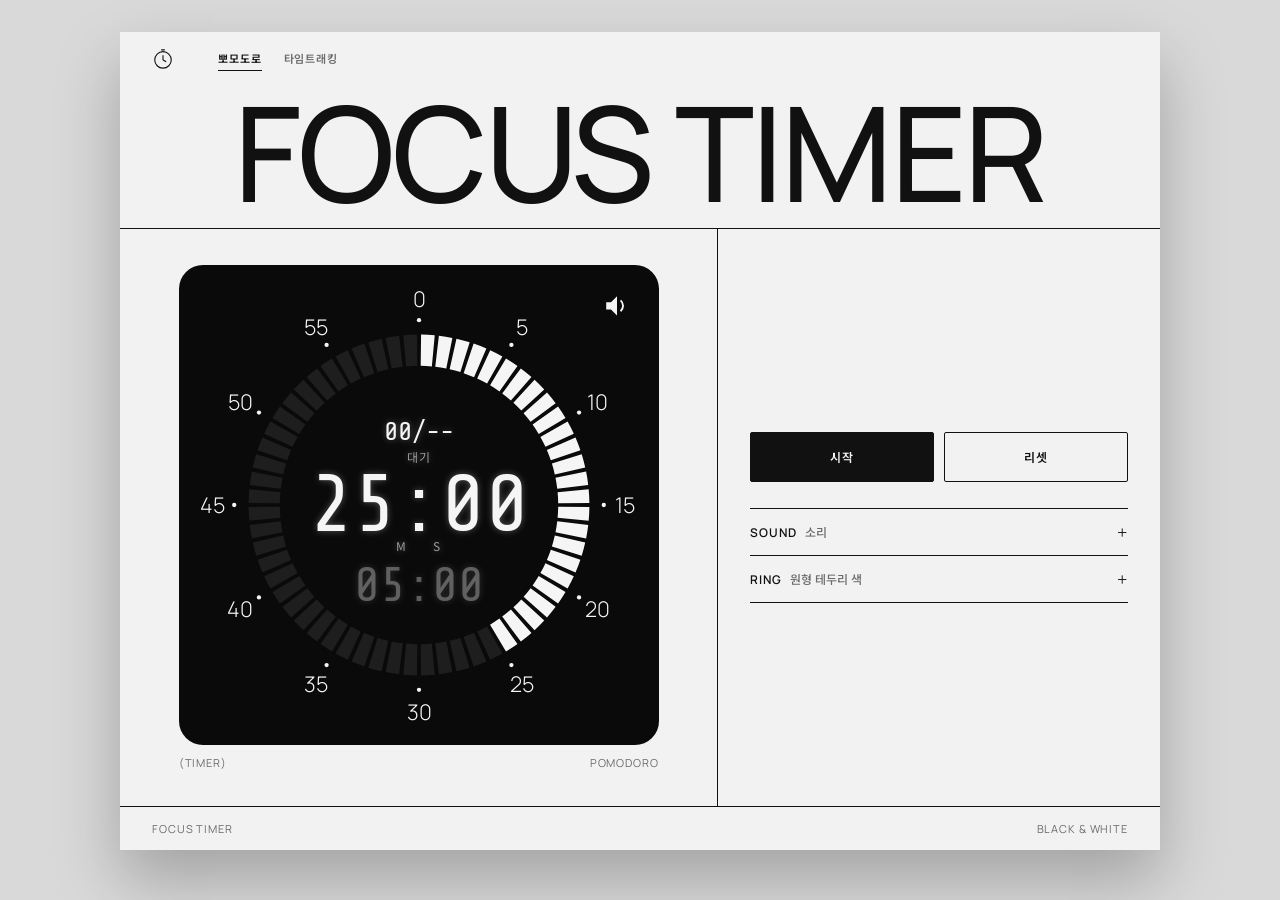
==== commit 4d1e0cc4: "Timer: remove control heading and guide section, round screen corners 5% Co-Authored-By: Claude Opus" ====
--- a/timer.html
+++ b/timer.html
@@ -102,16 +102,14 @@
   /* 본문 그리드 */
   .grid { display: grid; grid-template-columns: 1.35fr 1fr; border-bottom: 1px solid var(--line); }
   .cell { padding: 36px 32px; min-width: 0; }
+  .grid .cell:last-child { display: flex; flex-direction: column; justify-content: center; }
   .cell + .cell { border-left: 1px solid var(--line); }
-  .cell-head { display: flex; justify-content: space-between; align-items: baseline; margin-bottom: 18px; }
-  .cell-title { font-size: 26px; font-weight: 400; text-transform: uppercase; letter-spacing: .01em; margin: 0; line-height: 1.1; }
-  .cell-title small { display: block; font-family: "Noto Sans KR", sans-serif; font-size: 13px; color: var(--muted); text-transform: none; margin-top: 8px; font-weight: 400; }
 
   /* 타이머 화면 */
   .device { max-width: 480px; margin: 0 auto; user-select: none; }
   .screen {
     background: var(--screen); aspect-ratio: 1 / 1; position: relative; overflow: hidden;
-    touch-action: none; border-radius: 4px;
+    touch-action: none; border-radius: 5%;
   }
   .screen svg { width: 100%; height: 100%; display: block; }
   .device-cap { display: flex; justify-content: space-between; margin-top: 10px; }
@@ -173,27 +171,6 @@
   #settingsPanel.track #soundSection { display: none; }
   #settingsPanel.track .row[data-mode="pomo"], #settingsPanel:not(.track) .row[data-mode="track"] { display: none; }
 
-  /* 사용법 (반전 섹션) */
-  .guide { background: var(--inv-bg); color: var(--inv-ink); display: grid; grid-template-columns: 1fr 1.35fr; }
-  .guide .cell + .cell { border-left: 1px solid var(--inv-line); }
-  .guide .tag { color: var(--inv-line); }
-  .guide h2 { font-size: 34px; font-weight: 400; text-transform: uppercase; margin: 18px 0 20px; line-height: 1.05; }
-  .chips { display: flex; flex-wrap: wrap; gap: 8px; }
-  .chips span {
-    border: 1px solid var(--inv-ink); padding: 6px 10px; font-size: 11px; letter-spacing: .06em;
-    text-transform: uppercase; font-weight: 500;
-  }
-  .chips span.on { background: var(--inv-ink); color: var(--inv-bg); }
-  .rules { width: 100%; border-collapse: collapse; font-family: "Noto Sans KR", sans-serif; }
-  .rules th {
-    text-align: left; font: 600 11px "Manrope", sans-serif; letter-spacing: .08em; text-transform: uppercase;
-    padding: 0 0 10px; border-bottom: 1px solid var(--inv-line);
-  }
-  .rules td { padding: 12px 0; border-bottom: 1px solid var(--inv-line); font-size: 13px; vertical-align: top; line-height: 1.6; }
-  .rules td:first-child { width: 34%; padding-right: 16px; font-weight: 500; }
-  .rules td:last-child { color: color-mix(in srgb, var(--inv-ink) 72%, transparent); }
-  .rules b { color: var(--inv-ink); font-weight: 500; }
-
   footer { display: flex; justify-content: space-between; padding: 14px 32px; }
   .hidden { display: none !important; }
 
@@ -201,12 +178,10 @@
     body { padding: 0; }
     header { padding: 12px 16px; }
     nav { margin-left: 12px; gap: 14px; }
-    .grid, .guide { grid-template-columns: 1fr; }
+    .grid { grid-template-columns: 1fr; }
     .cell { padding: 28px 16px; }
-    .cell + .cell, .guide .cell + .cell { border-left: 0; border-top: 1px solid var(--line); }
-    .guide .cell + .cell { border-top-color: var(--inv-line); }
+    .cell + .cell { border-left: 0; border-top: 1px solid var(--line); }
     footer { padding: 14px 16px; }
-    #guideLink { display: none; }
   }
 </style>
 </head>
@@ -220,7 +195,6 @@
       <button id="modePomo" class="active" role="tab">뽀모도로</button>
       <button id="modeTrack" role="tab">타임트래킹</button>
     </nav>
-    <a class="btn-black" id="guideLink" href="#guide">사용법</a>
   </header>
 
   <h1>Focus Timer</h1>
@@ -268,9 +242,6 @@
     </div>
 
     <div class="cell">
-      <div class="cell-head"><span class="tag">(Control)</span></div>
-      <h2 class="cell-title" id="panelTitle">Pomodoro<small>집중과 휴식을 반복해요</small></h2>
-      <div style="height:22px"></div>
       <div class="controls">
         <button id="startBtn" class="btn-black">시작</button>
         <button id="resetBtn" class="btn-line">리셋</button>
@@ -319,31 +290,6 @@
     </div>
   </section>
 
-  <section class="guide" id="guide">
-    <div class="cell">
-      <span class="tag">(How to use)</span>
-      <h2 id="guideTitle">사용법</h2>
-      <div class="chips" id="guideChips">
-        <span class="on">원 드래그</span><span>숫자 탭 입력</span><span>↑ / ↓ 1초</span><span>알람 3회</span>
-      </div>
-    </div>
-    <div class="cell">
-      <table class="rules" id="pomoHelp">
-        <tr><th>항목</th><th>설정 방법</th></tr>
-        <tr><td>집중 시간</td><td>원을 시계처럼 <b>드래그</b>하면 분 단위로, 큰 숫자를 <b>눌러</b> 분:초로 입력하면 초 단위까지 정해요. (0:01–60:00)</td></tr>
-        <tr><td>휴식 시간</td><td>아래 작은 숫자를 눌러 <b>분:초</b>로 입력해요. 예: 4:30, 0:50 (0:01–60:00)</td></tr>
-        <tr><td>반복 횟수</td><td>맨 위 숫자를 눌러 목표를 입력해요 (1–99). 비워 두면 <b>--</b> 로 표시되고 완료 횟수만 계속 세요.</td></tr>
-        <tr><td>알람</td><td>단계가 바뀔 때마다 <b>3번</b> 울리고 꺼져요.</td></tr>
-      </table>
-      <table class="rules hidden" id="trackHelp">
-        <tr><th>항목</th><th>설명</th></tr>
-        <tr><td>기록</td><td>시작하면 순수 집중 시간이 쌓이고, 일시정지(휴식) 시간은 제외돼요. 최대 <b>12시간</b>, 브라우저를 닫아도 유지돼요.</td></tr>
-        <tr><td>목표 시간</td><td>원을 <b>드래그</b>하면 1시간 단위(눈금 5 = 1시간), 맨 위 <b>목표</b>를 누르면 시:분으로 입력해요. 비워 두면 기록만 해요.</td></tr>
-        <tr><td>진행 표시</td><td>목표가 있으면 원이 진행률을 보여주고, 도달하면 알림이 <b>3번</b> 울려요.</td></tr>
-      </table>
-    </div>
-  </section>
-
   <footer><span class="tag">Focus Timer</span><span class="tag">Black &amp; White</span></footer>
 </div>
 
@@ -624,12 +570,9 @@
     $("pomoView").classList.toggle("hidden", !pomo);
     $("trackView").classList.toggle("hidden", pomo);
     $("settingsPanel").classList.toggle("track", !pomo);
-    $("pomoHelp").classList.toggle("hidden", !pomo);
-    $("trackHelp").classList.toggle("hidden", pomo);
     $("modePomo").classList.toggle("active", pomo);
     $("modeTrack").classList.toggle("active", !pomo);
     $("modeCap").textContent = pomo ? "Pomodoro" : "Time Tracking";
-    $("panelTitle").innerHTML = pomo ? "Pomodoro<small>집중과 휴식을 반복해요</small>" : "Time Tracking<small>순수 집중 시간만 쌓여요</small>";
 
     const running = pomo ? P.running : T.running;
     $("startBtn").textContent = running ? (pomo ? "일시정지" : "휴식 (일시정지)") : "시작";
